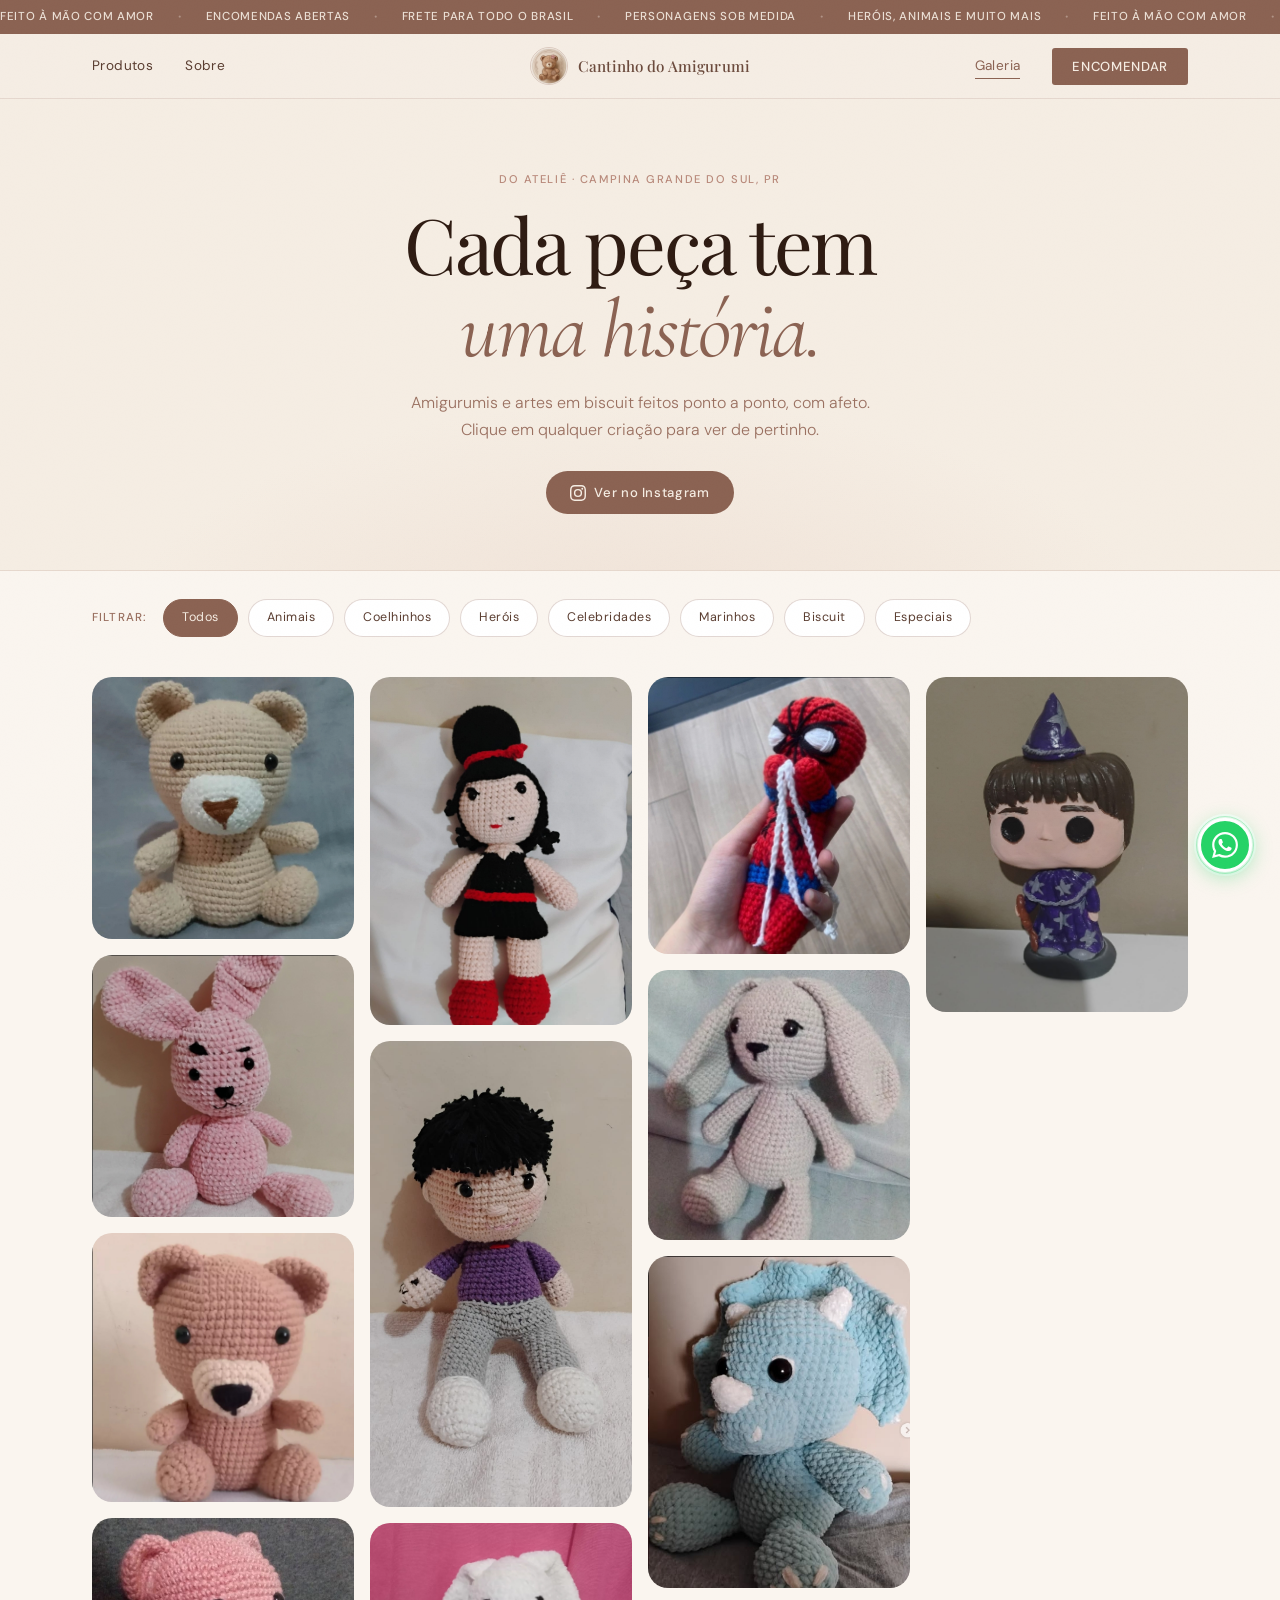
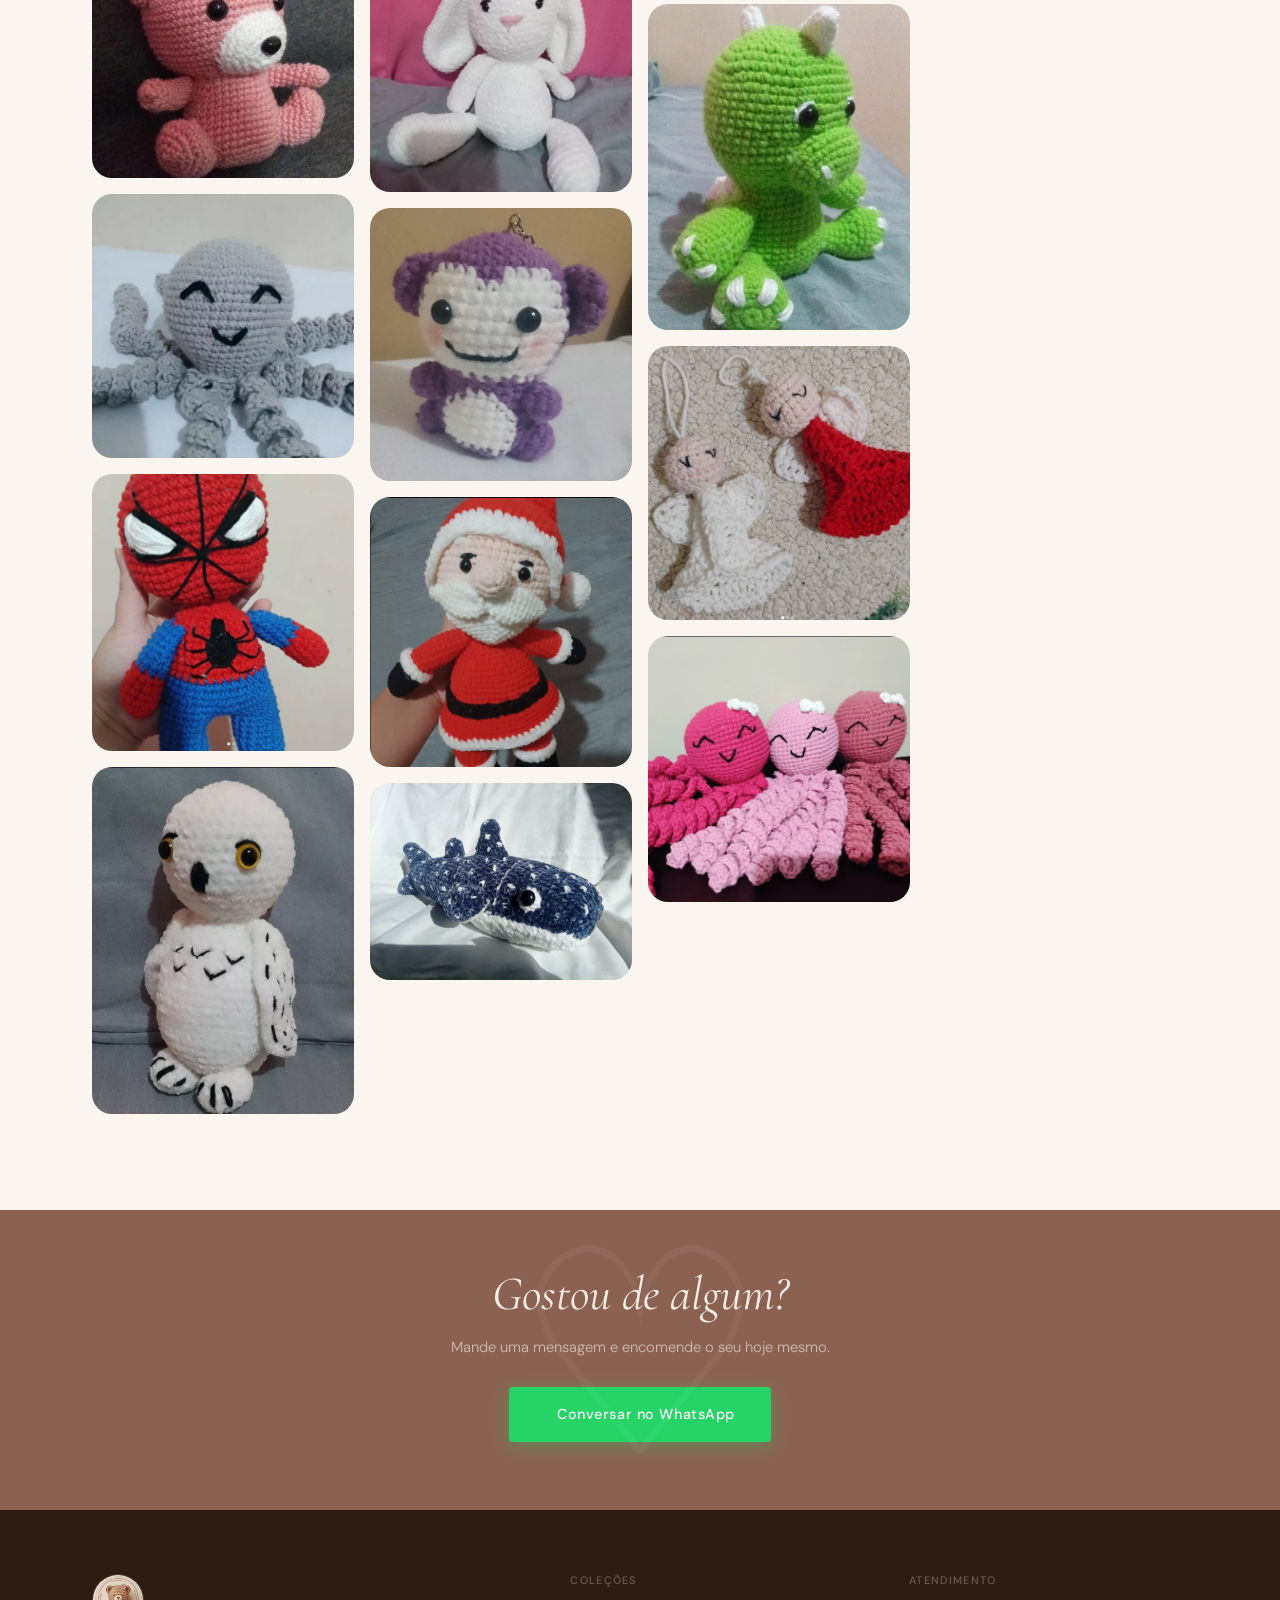
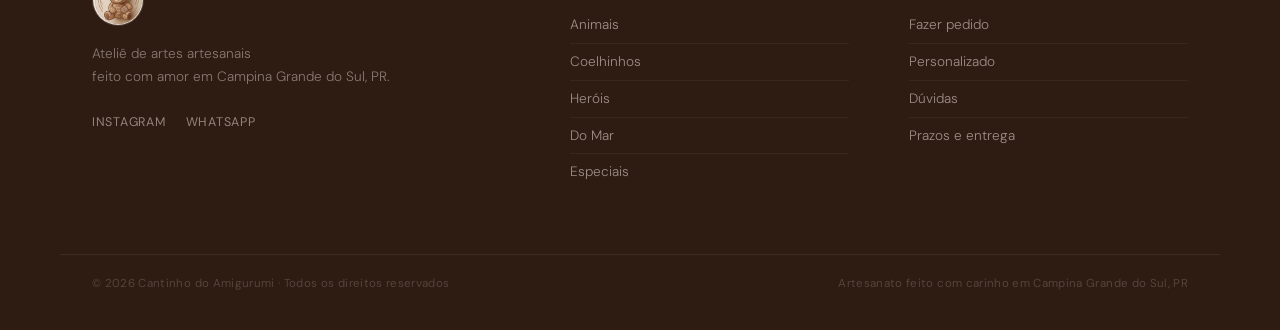
==== pages/galeria.html @ 38fd63d4 "Primeira versão do site Cantinho Amigurumi" ====
<!DOCTYPE html>
<html lang="pt-BR">
<head>
    <meta charset="UTF-8" />
    <meta name="viewport" content="width=device-width, initial-scale=1.0" />
    <title>Galeria — Cantinho do Amigurumi</title>
    <link rel="preconnect" href="https://fonts.googleapis.com" />
    <link rel="preconnect" href="https://fonts.gstatic.com" crossorigin />
    <link href="https://fonts.googleapis.com/css2?family=Playfair+Display:ital,wght@0,400;0,500;0,700;1,400;1,500&family=DM+Sans:ital,wght@0,300;0,400;0,500;1,300&family=Caveat:wght@500;600&family=Cormorant+Garamond:ital,wght@0,400;0,500;1,400;1,500;1,600&display=swap" rel="stylesheet" />
    <link rel="stylesheet" href="https://cdn.jsdelivr.net/npm/bootstrap@5.3.0/dist/css/bootstrap.min.css" />
    <link rel="stylesheet" href="../css/styles.css" />
</head>
<body>

    <header>
        <!-- MARQUEE TOPO -->
        <div class="topbar-marquee">
            <div class="marquee-track">
                <span>Feito à mão com amor</span>
                <span class="dot">·</span>
                <span>Encomendas abertas</span>
                <span class="dot">·</span>
                <span>Frete para todo o Brasil</span>
                <span class="dot">·</span>
                <span>Personagens sob medida</span>
                <span class="dot">·</span>
                <span>Heróis, animais e muito mais</span>
                <span class="dot">·</span>
                <span>Feito à mão com amor</span>
                <span class="dot">·</span>
                <span>Encomendas abertas</span>
                <span class="dot">·</span>
                <span>Frete para todo o Brasil</span>
                <span class="dot">·</span>
                <span>Personagens sob medida</span>
                <span class="dot">·</span>
                <span>Heróis, animais e muito mais</span>
                <span class="dot">·</span>
            </div>
        </div>

        <!-- NAVBAR -->
        <nav class="site-nav" id="mainNav">
            <div class="nav-inner">
                <div class="nav-left">
                    <a href="produtos.html" class="nav-link-item">Produtos</a>
                    <a href="sobre.html" class="nav-link-item">Sobre</a>
                </div>
                <a href="../index.html" class="nav-brand">
                    <img src="../assets/img/logo.png" alt="Cantinho do Amigurumi" class="nav-logo" />
                    <span class="nav-brand-text">Cantinho do Amigurumi</span>
                </a>
                <div class="nav-right">
                    <a href="galeria.html" class="nav-link-item nav-active">Galeria</a>
                    <a href="https://wa.me/5541997392226" target="_blank" class="nav-cta">Encomendar</a>
                </div>
                <button class="nav-hamburger" id="menuToggle">
                    <span></span><span></span>
                </button>
            </div>
            <div class="nav-mobile" id="navMobile">
                <a href="produtos.html">Produtos</a>
                <a href="sobre.html">Sobre</a>
                <a href="../index.html#processo">Processo</a>
                <a href="galeria.html">Galeria</a>
                <a href="https://wa.me/5541997392226" target="_blank">Encomendar via WhatsApp →</a>
            </div>
        </nav>
    </header>

    <main>
        <!-- HERO DA PÁGINA -->
        <section class="gal-page-hero">
            <span class="gal-page-eyebrow">Do ateliê · Campina Grande do Sul, PR</span>
            <h1 class="gal-page-title">Cada peça tem<br><em>uma história.</em></h1>
            <p class="gal-page-sub">
                Amigurumis e artes em biscuit feitos ponto a ponto, com afeto.<br>
                Clique em qualquer criação para ver de pertinho.
            </p>
            <a href="https://www.instagram.com/cantinhodoamigurumi.atelie/" target="_blank" class="gal-page-ig-btn">
                <svg width="16" height="16" viewBox="0 0 24 24" fill="currentColor"><path d="M12 2.163c3.204 0 3.584.012 4.85.07 3.252.148 4.771 1.691 4.919 4.919.058 1.265.069 1.645.069 4.849 0 3.205-.012 3.584-.069 4.849-.149 3.225-1.664 4.771-4.919 4.919-1.266.058-1.644.07-4.85.07-3.204 0-3.584-.012-4.849-.07-3.26-.149-4.771-1.699-4.919-4.92-.058-1.265-.07-1.644-.07-4.849 0-3.204.013-3.583.07-4.849.149-3.227 1.664-4.771 4.919-4.919 1.266-.057 1.645-.069 4.849-.069zM12 0C8.741 0 8.333.014 7.053.072 2.695.272.273 2.69.073 7.052.014 8.333 0 8.741 0 12c0 3.259.014 3.668.072 4.948.2 4.358 2.618 6.78 6.98 6.98C8.333 23.986 8.741 24 12 24c3.259 0 3.668-.014 4.948-.072 4.354-.2 6.782-2.618 6.979-6.98.059-1.28.073-1.689.073-4.948 0-3.259-.014-3.667-.072-4.947-.196-4.354-2.617-6.78-6.979-6.98C15.668.014 15.259 0 12 0zm0 5.838a6.162 6.162 0 100 12.324 6.162 6.162 0 000-12.324zM12 16a4 4 0 110-8 4 4 0 010 8zm6.406-11.845a1.44 1.44 0 100 2.881 1.44 1.44 0 000-2.881z"/></svg>
                Ver no Instagram
            </a>
        </section>

        <!-- FILTROS -->
        <nav class="gal-filters">
            <div class="gal-filters-inner">
                <span class="gal-filter-label">Filtrar:</span>
                <button class="gal-filter-btn active" data-filter="todos"><i data-lucide="layout-grid"></i> Todos</button>
                <button class="gal-filter-btn" data-filter="animais"><i data-lucide="paw-print"></i> Animais</button>
                <button class="gal-filter-btn" data-filter="coelhos"><i data-lucide="rabbit"></i> Coelhinhos</button>
                <button class="gal-filter-btn" data-filter="herois"><i data-lucide="shield"></i> Heróis</button>
                <button class="gal-filter-btn" data-filter="celebridades"><i data-lucide="mic-2"></i> Celebridades</button>
                <button class="gal-filter-btn" data-filter="marinhos"><i data-lucide="waves"></i> Marinhos</button>
                <button class="gal-filter-btn" data-filter="biscuit"><i data-lucide="sparkles"></i> Biscuit</button>
                <button class="gal-filter-btn" data-filter="especiais"><i data-lucide="star"></i> Especiais</button>
            </div>
        </nav>

        <!-- GRID MASONRY -->
        <section class="gal-main-section">
            <div class="gal-main-inner">
                <div class="gal-masonry" id="galMasonry">

                    <!-- AMIGURUMI -->
                    <article class="gal-brick reveal" data-cat="animais" data-label="Ursinho Clássico" data-src="../assets/img/ursinho.jpeg">
                        <img src="../assets/img/ursinho.jpeg" alt="Ursinho Clássico" loading="lazy" />
                        <div class="gal-brick-overlay">
                            <div>
                                <span class="gal-brick-tag">Animais</span>
                                <p class="gal-brick-label">Ursinho Clássico</p>
                            </div>
                        </div>
                    </article>

                    <article class="gal-brick reveal" data-cat="coelhos" data-label="Coelhinho Rosa" data-src="../assets/img/coelhinho-rosa.jpeg">
                        <img src="../assets/img/coelhinho-rosa.jpeg" alt="Coelhinho Rosa" loading="lazy" />
                        <div class="gal-brick-overlay">
                            <div>
                                <span class="gal-brick-tag">Coelhinhos</span>
                                <p class="gal-brick-label">Coelhinho Rosa</p>
                            </div>
                        </div>
                    </article>

                    <article class="gal-brick reveal" data-cat="animais" data-label="Ursinho Pardo" data-src="../assets/img/ursinho-pardo.jpeg">
                        <img src="../assets/img/ursinho-pardo.jpeg" alt="Ursinho Pardo" loading="lazy" />
                        <div class="gal-brick-overlay">
                            <div>
                                <span class="gal-brick-tag">Animais</span>
                                <p class="gal-brick-label">Ursinho Pardo</p>
                            </div>
                        </div>
                    </article>

                    <article class="gal-brick reveal" data-cat="animais" data-label="Ursinho Rosa Pequeno" data-src="../assets/img/ursinho-rosa.jpeg">
                        <img src="../assets/img/ursinho-rosa.jpeg" alt="Ursinho Rosa Pequeno" loading="lazy" />
                        <div class="gal-brick-overlay">
                            <div>
                                <span class="gal-brick-tag">Animais</span>
                                <p class="gal-brick-label">Ursinho Rosa Pequeno</p>
                            </div>
                        </div>
                    </article>

                    <article class="gal-brick reveal" data-cat="marinhos" data-label="Polvo Terapêutico" data-src="../assets/img/polvo.jpeg">
                        <img src="../assets/img/polvo.jpeg" alt="Polvo Terapêutico" loading="lazy" />
                        <div class="gal-brick-overlay">
                            <div>
                                <span class="gal-brick-tag">Marinhos</span>
                                <p class="gal-brick-label">Polvo Terapêutico</p>
                            </div>
                        </div>
                    </article>

                    <article class="gal-brick reveal" data-cat="herois" data-label="Homem Aranha" data-src="../assets/img/homem-aranha.jpeg">
                        <img src="../assets/img/homem-aranha.jpeg" alt="Homem Aranha" loading="lazy" />
                        <div class="gal-brick-overlay">
                            <div>
                                <span class="gal-brick-tag">Heróis</span>
                                <p class="gal-brick-label">Homem Aranha</p>
                            </div>
                        </div>
                    </article>

                    <article class="gal-brick reveal" data-cat="animais" data-label="Coruja Harry Potter" data-src="../assets/img/coruja.jpeg">
                        <img src="../assets/img/coruja.jpeg" alt="Coruja Harry Potter" loading="lazy" />
                        <div class="gal-brick-overlay">
                            <div>
                                <span class="gal-brick-tag">Celebridades</span>
                                <p class="gal-brick-label">Coruja Harry Potter</p>
                            </div>
                        </div>
                    </article>

                    <article class="gal-brick reveal" data-cat="celebridades" data-label="Amy Winehouse" data-src="../assets/img/amy.jpeg">
                        <img src="../assets/img/amy.jpeg" alt="Amy Winehouse" loading="lazy" />
                        <div class="gal-brick-overlay">
                            <div>
                                <span class="gal-brick-tag">Celebridades</span>
                                <p class="gal-brick-label">Amy Winehouse</p>
                            </div>
                        </div>
                    </article>

                    <article class="gal-brick reveal" data-cat="celebridades" data-label="Jungkook" data-src="../assets/img/jungkook.jpeg">
                        <img src="../assets/img/jungkook.jpeg" alt="Jungkook" loading="lazy" />
                        <div class="gal-brick-overlay">
                            <div>
                                <span class="gal-brick-tag">Celebridades</span>
                                <p class="gal-brick-label">Jungkook</p>
                            </div>
                        </div>
                    </article>

                    <article class="gal-brick reveal" data-cat="coelhos" data-label="Coelho de Neve" data-src="../assets/img/coelho-branco.jpeg">
                        <img src="../assets/img/coelho-branco.jpeg" alt="Coelho de Neve" loading="lazy" />
                        <div class="gal-brick-overlay">
                            <div>
                                <span class="gal-brick-tag">Coelhinhos</span>
                                <p class="gal-brick-label">Coelho de Neve</p>
                            </div>
                        </div>
                    </article>

                    <article class="gal-brick reveal" data-cat="animais" data-label="Macaquinho" data-src="../assets/img/macaquinho.jpeg">
                        <img src="../assets/img/macaquinho.jpeg" alt="Macaquinho" loading="lazy" />
                        <div class="gal-brick-overlay">
                            <div>
                                <span class="gal-brick-tag">Animais</span>
                                <p class="gal-brick-label">Macaquinho</p>
                            </div>
                        </div>
                    </article>

                    <article class="gal-brick reveal" data-cat="especiais" data-label="Papai Noel" data-src="../assets/img/papai-noel.jpeg">
                        <img src="../assets/img/papai-noel.jpeg" alt="Papai Noel" loading="lazy" />
                        <div class="gal-brick-overlay">
                            <div>
                                <span class="gal-brick-tag">Especiais</span>
                                <p class="gal-brick-label">Papai Noel</p>
                            </div>
                        </div>
                    </article>

                    <article class="gal-brick reveal" data-cat="marinhos" data-label="Tubarão Baleia" data-src="../assets/img/tubarao-baleia.jpeg">
                        <img src="../assets/img/tubarao-baleia.jpeg" alt="Tubarão Baleia" loading="lazy" />
                        <div class="gal-brick-overlay">
                            <div>
                                <span class="gal-brick-tag">Marinhos</span>
                                <p class="gal-brick-label">Tubarão Baleia</p>
                            </div>
                        </div>
                    </article>

                    <article class="gal-brick reveal" data-cat="herois" data-label="Mini Spider" data-src="../assets/img/homem-aranha-pequeno.jpeg">
                        <img src="../assets/img/homem-aranha-pequeno.jpeg" alt="Mini Spider" loading="lazy" />
                        <div class="gal-brick-overlay">
                            <div>
                                <span class="gal-brick-tag">Heróis</span>
                                <p class="gal-brick-label">Mini Spider</p>
                            </div>
                        </div>
                    </article>

                    <article class="gal-brick reveal" data-cat="coelhos" data-label="Coelho Cinza" data-src="../assets/img/coelho-cinza.jpeg">
                        <img src="../assets/img/coelho-cinza.jpeg" alt="Coelho Cinza" loading="lazy" />
                        <div class="gal-brick-overlay">
                            <div>
                                <span class="gal-brick-tag">Coelhinhos</span>
                                <p class="gal-brick-label">Coelho Cinza</p>
                            </div>
                        </div>
                    </article>

                    <article class="gal-brick reveal" data-cat="animais" data-label="Dinossauro" data-src="../assets/img/dinossauro.jpeg">
                        <img src="../assets/img/dinossauro.jpeg" alt="Dinossauro" loading="lazy" />
                        <div class="gal-brick-overlay">
                            <div>
                                <span class="gal-brick-tag">Animais</span>
                                <p class="gal-brick-label">Dinossauro</p>
                            </div>
                        </div>
                    </article>

                    <article class="gal-brick reveal" data-cat="animais" data-label="Dinossauro Verde" data-src="../assets/img/dinossauro-verde.jpeg">
                        <img src="../assets/img/dinossauro-verde.jpeg" alt="Dinossauro Verde" loading="lazy" />
                        <div class="gal-brick-overlay">
                            <div>
                                <span class="gal-brick-tag">Animais</span>
                                <p class="gal-brick-label">Dinossauro Verde</p>
                            </div>
                        </div>
                    </article>

                    <article class="gal-brick reveal" data-cat="especiais" data-label="Anjinhos" data-src="../assets/img/anjinhos.jpeg">
                        <img src="../assets/img/anjinhos.jpeg" alt="Anjinhos" loading="lazy" />
                        <div class="gal-brick-overlay">
                            <div>
                                <span class="gal-brick-tag">Especiais</span>
                                <p class="gal-brick-label">Anjinhos</p>
                            </div>
                        </div>
                    </article>

                    <article class="gal-brick reveal" data-cat="marinhos" data-label="Polvinhos" data-src="../assets/img/polvinhos.jpeg">
                        <img src="../assets/img/polvinhos.jpeg" alt="Polvinhos" loading="lazy" />
                        <div class="gal-brick-overlay">
                            <div>
                                <span class="gal-brick-tag">Marinhos</span>
                                <p class="gal-brick-label">Polvinhos</p>
                            </div>
                        </div>
                    </article>

                    <!-- BISCUIT -->
                    <article class="gal-brick reveal" data-cat="biscuit" data-label="Will Stranger Things" data-src="../assets/img/will-st-biscuit.jpeg">
                        <img src="../assets/img/will-st-biscuit.jpeg" alt="Will Stranger Things" loading="lazy" />
                        <div class="gal-brick-overlay">
                            <div>
                                <span class="gal-brick-tag">Biscuit</span>
                                <p class="gal-brick-label">Will Stranger Things</p>
                            </div>
                        </div>
                    </article>

                    <article class="gal-brick reveal" data-cat="biscuit" data-label="Carl TWD" data-src="../assets/img/carl-twd-biscuit.jpeg">
                        <img src="../assets/img/carl-twd-biscuit.jpeg" alt="Carl TWD" loading="lazy" />
                        <div class="gal-brick-overlay">
                            <div>
                                <span class="gal-brick-tag">Biscuit</span>
                                <p class="gal-brick-label">Carl TWD</p>
                            </div>
                        </div>
                    </article>

                    <article class="gal-brick reveal" data-cat="biscuit" data-label="Rony Harry Potter" data-src="../assets/img/rony-biscuit.jpeg">
                        <img src="../assets/img/rony-biscuit.jpeg" alt="Rony Harry Potter" loading="lazy" />
                        <div class="gal-brick-overlay">
                            <div>
                                <span class="gal-brick-tag">Biscuit</span>
                                <p class="gal-brick-label">Rony Harry Potter</p>
                            </div>
                        </div>
                    </article>

                    <article class="gal-brick reveal" data-cat="biscuit" data-label="Yasuo LoL" data-src="../assets/img/yasuo-lol-biscuit.jpeg">
                        <img src="../assets/img/yasuo-lol-biscuit.jpeg" alt="Yasuo LoL" loading="lazy" />
                        <div class="gal-brick-overlay">
                            <div>
                                <span class="gal-brick-tag">Biscuit</span>
                                <p class="gal-brick-label">Yasuo LoL</p>
                            </div>
                        </div>
                    </article>

                    <article class="gal-brick reveal" data-cat="biscuit" data-label="Encomenda Especial" data-src="../assets/img/personalizado-biscuit.jpeg">
                        <img src="../assets/img/personalizado-biscuit.jpeg" alt="Encomenda Especial" loading="lazy" />
                        <div class="gal-brick-overlay">
                            <div>
                                <span class="gal-brick-tag">Biscuit</span>
                                <p class="gal-brick-label">Encomenda Especial</p>
                            </div>
                        </div>
                    </article>

                </div>
            </div>
        </section>

        <!-- CTA FINAL -->
        <section class="gal-cta-strip">
            <h2>Gostou de algum?</h2>
            <p>Mande uma mensagem e encomende o seu hoje mesmo.</p>
            <a href="https://wa.me/5541997392226?text=Olá! Vi sua galeria e gostei muito das suas artes ✨" target="_blank" class="btn-wa-cta">
                <i data-lucide="sparkles"></i>
                Conversar no WhatsApp
            </a>
        </section>
    </main>

    <!-- FOOTER -->
    <footer class="site-footer">
        <div class="footer-content">
            <div class="footer-brand">
                <img src="../assets/img/logo.png" alt="Logo" class="footer-logo" />
                <p>Ateliê de artes artesanais<br>feito com amor em Campina Grande do Sul, PR.</p>
                <div class="footer-socials">
                    <a href="https://www.instagram.com/cantinhodoamigurumi.atelie/" target="_blank">Instagram</a>
                    <a href="https://wa.me/5541997392226" target="_blank">WhatsApp</a>
                </div>
            </div>
            <div class="footer-col">
                <h4>Coleções</h4>
                <a href="produtos.html#animais">Animais</a>
                <a href="produtos.html#coelhos">Coelhinhos</a>
                <a href="produtos.html#herois">Heróis</a>
                <a href="produtos.html#marinhos">Do Mar</a>
                <a href="produtos.html#especiais">Especiais</a>
            </div>
            <div class="footer-col">
                <h4>Atendimento</h4>
                <a href="https://wa.me/5541997392226" target="_blank">Fazer pedido</a>
                <a href="https://wa.me/5541997392226" target="_blank">Personalizado</a>
                <a href="https://wa.me/5541997392226" target="_blank">Dúvidas</a>
                <a href="https://wa.me/5541997392226" target="_blank">Prazos e entrega</a>
            </div>
        </div>
        <div class="footer-bottom">
            <p>© 2026 Cantinho do Amigurumi · Todos os direitos reservados</p>
            <p>Artesanato feito com carinho em Campina Grande do Sul, PR</p>
        </div>
    </footer>

    <!-- LIGHTBOX -->
    <div class="gal-lightbox" id="lightbox">
        <button class="gal-lightbox-close" id="lightboxClose" aria-label="Fechar">&times;</button>
        <button class="gal-lightbox-nav gal-lightbox-prev" id="lightboxPrev" aria-label="Anterior">&#10094;</button>
        <img src="" alt="" class="gal-lightbox-img" id="lightboxImg" />
        <button class="gal-lightbox-nav gal-lightbox-next" id="lightboxNext" aria-label="Próximo">&#10095;</button>
        <div class="gal-lightbox-caption">
            <span id="lightboxCaption"></span>
        </div>
    </div>

    <!-- FLOAT WA -->
    <a href="https://wa.me/5541997392226" target="_blank" class="wa-float" aria-label="WhatsApp">
        <svg width="26" height="26" viewBox="0 0 24 24" fill="currentColor"><path d="M17.472 14.382c-.297-.149-1.758-.867-2.03-.967-.273-.099-.471-.148-.67.15-.197.297-.767.966-.94 1.164-.173.199-.347.223-.644.075-.297-.15-1.255-.463-2.39-1.475-.883-.788-1.48-1.761-1.653-2.059-.173-.297-.018-.458.13-.606.134-.133.298-.347.446-.52.149-.174.198-.298.298-.497.099-.198.05-.371-.025-.52-.075-.149-.669-1.612-.916-2.207-.242-.579-.487-.5-.669-.51-.173-.008-.371-.01-.57-.01-.198 0-.52.074-.792.372-.272.297-1.04 1.016-1.04 2.479 0 1.462 1.065 2.875 1.213 3.074.149.198 2.096 3.2 5.077 4.487.709.306 1.262.489 1.694.625.712.227 1.36.195 1.871.118.571-.085 1.758-.719 2.006-1.413.248-.694.248-1.289.173-1.413-.074-.124-.272-.198-.57-.347m-5.421 7.403h-.004a9.87 9.87 0 01-5.031-1.378l-.361-.214-3.741.982.998-3.648-.235-.374a9.86 9.86 0 01-1.51-5.26c.001-5.45 4.436-9.884 9.888-9.884 2.64 0 5.122 1.03 6.988 2.898a9.825 9.825 0 012.893 6.994c-.003 5.45-4.437 9.884-9.885 9.884m8.413-18.297A11.815 11.815 0 0012.05 0C5.495 0 .16 5.335.157 11.892c0 2.096.547 4.142 1.588 5.945L.057 24l6.305-1.654a11.882 11.882 0 005.683 1.448h.005c6.554 0 11.89-5.335 11.893-11.893a11.821 11.821 0 00-3.48-8.413z"/></svg>
    </a>

    <script src="https://cdn.jsdelivr.net/npm/bootstrap@5.3.0/dist/js/bootstrap.bundle.min.js"></script>
    <script src="https://unpkg.com/lucide@latest"></script>
    <script src="../js/main.js"></script>
</body>
</html>
---- css/styles.css ----
/* =============================================
   CANTINHO DO AMIGURUMI — styles.css v2
   Design: Ateliê editorial · aconchegante
   Inspiração: Wolf & Badger, Etsy premium, 
   ateliers europeus de crochê
   ============================================= */

/* ---- Variáveis ---- */
:root {
  /* Paleta primária — tons terrosos e quentes */
  --terra:    #8B6252;
  --terra-dk: #6B4A3C;
  --terra-lt: #B8897A;
  --creme:    #F5EDE3;
  --creme-dk: #EAD9C8;
  --creme-lt: #FAF5EF;
  --rosa:     #E8B4A8;
  --rosa-lt:  #F5D8D0;
  --sage:     #9AB5A0;
  --sage-lt:  #C8DDD0;
  --blush:    #F0C5BA;
  --warm:     #DFB89A;

  /* Texto */
  --ink:      #2E1B12;
  --ink-mid:  #5A3D30;
  --ink-lt:   #9A7060;

  /* UI */
  --border:   rgba(139, 98, 82, 0.15);
  --border-md: rgba(139, 98, 82, 0.25);

  /* Tipografia */
  --serif: 'Playfair Display', Georgia, serif;
  --serif-soft: 'Cormorant Garamond', Georgia, serif;
  --sans:  'DM Sans', -apple-system, sans-serif;
  --hand:  'Caveat', cursive;

  /* Espaçamento e raios */
  --r-sm: 8px;
  --r-md: 16px;
  --r-lg: 24px;
  --r-xl: 36px;

  /* Sombras */
  --shadow-sm: 0 2px 12px rgba(46, 27, 18, 0.06);
  --shadow-md: 0 8px 32px rgba(46, 27, 18, 0.1);
  --shadow-lg: 0 20px 60px rgba(46, 27, 18, 0.14);

  /* Transição */
  --ease: 0.3s cubic-bezier(0.25, 0.46, 0.45, 0.94);
}

/* ---- Reset ---- */
*, *::before, *::after { box-sizing: border-box; margin: 0; padding: 0; }
html { scroll-behavior: smooth; font-size: 16px; }
body {
  font-family: var(--sans);
  background: var(--creme-lt);
  color: var(--ink);
  line-height: 1.6;
  overflow-x: hidden;
  -webkit-font-smoothing: antialiased;
}
img { display: block; max-width: 100%; }
a { text-decoration: none; color: inherit; }
ul { list-style: none; padding: 0; margin: 0; }

/* Textura de papel sutil */
body::after {
  content: '';
  position: fixed;
  inset: 0;
  background-image: url("data:image/svg+xml,%3Csvg xmlns='http://www.w3.org/2000/svg' width='300' height='300'%3E%3Cfilter id='n'%3E%3CfeTurbulence type='fractalNoise' baseFrequency='0.75' numOctaves='4' stitchTiles='stitch'/%3E%3C/filter%3E%3Crect width='300' height='300' filter='url(%23n)' opacity='0.025'/%3E%3C/svg%3E");
  pointer-events: none;
  z-index: 9999;
  opacity: 0.5;
}

/* =============================================
   TOPBAR MARQUEE
   ============================================= */
.topbar-marquee {
  background: var(--terra);
  overflow: hidden;
  white-space: nowrap;
  height: 34px;
  display: flex;
  align-items: center;
}

.marquee-track {
  display: inline-flex;
  align-items: center;
  gap: 24px;
  animation: marquee-scroll 28s linear infinite;
  white-space: nowrap;
  font-family: var(--sans);
  font-size: 0.72rem;
  font-weight: 500;
  letter-spacing: 0.06em;
  text-transform: uppercase;
  color: rgba(245, 237, 227, 0.9);
}

.marquee-track .dot {
  opacity: 0.4;
  font-size: 1rem;
}

@keyframes marquee-scroll {
  from { transform: translateX(0); }
  to   { transform: translateX(-50%); }
}

/* =============================================
   NAVBAR
   ============================================= */
.site-nav {
  position: sticky;
  top: 0;
  z-index: 100;
  background: rgba(245, 237, 227, 0.96);
  backdrop-filter: blur(16px);
  -webkit-backdrop-filter: blur(16px);
  border-bottom: 1px solid var(--border);
  transition: box-shadow var(--ease);
}

.site-nav.shadow { box-shadow: var(--shadow-md); }

.nav-inner {
  max-width: 1160px;
  margin: 0 auto;
  padding: 0 32px;
  height: 64px;
  display: flex;
  align-items: center;
  justify-content: space-between;
  gap: 24px;
}

.nav-left, .nav-right {
  display: flex;
  align-items: center;
  gap: 32px;
  flex: 1;
}

.nav-right { justify-content: flex-end; }

.nav-link-item {
  font-family: var(--sans);
  font-size: 0.85rem;
  font-weight: 400;
  letter-spacing: 0.03em;
  color: var(--ink-mid);
  position: relative;
  transition: color var(--ease);
}

.nav-link-item::after {
  content: '';
  position: absolute;
  bottom: -2px;
  left: 0;
  width: 0;
  height: 1px;
  background: var(--terra);
  transition: width var(--ease);
}

.nav-link-item:hover { color: var(--terra); }
.nav-link-item:hover::after { width: 100%; }

.nav-brand {
  display: flex;
  align-items: center;
  gap: 10px;
  flex-shrink: 0;
}

.nav-logo {
  width: 38px;
  height: 38px;
  border-radius: 50%;
  object-fit: cover;
  border: 1.5px solid var(--border-md);
}

.nav-brand-text {
  font-family: var(--serif);
  font-size: 0.95rem;
  font-weight: 500;
  color: var(--terra-dk);
  letter-spacing: 0.01em;
}

.nav-cta {
  font-family: var(--sans);
  font-size: 0.82rem;
  font-weight: 500;
  letter-spacing: 0.05em;
  text-transform: uppercase;
  color: var(--creme);
  background: var(--terra);
  padding: 8px 20px;
  border-radius: 3px;
  transition: all var(--ease);
}

.nav-cta:hover {
  background: var(--terra-dk);
  color: var(--creme);
  transform: translateY(-1px);
}

.nav-hamburger {
  display: none;
  flex-direction: column;
  gap: 6px;
  background: none;
  border: none;
  cursor: pointer;
  padding: 4px;
}

.nav-hamburger span {
  display: block;
  width: 22px;
  height: 1.5px;
  background: var(--terra);
  transition: all 0.3s ease;
}

.nav-hamburger.open span:nth-child(1) { transform: translateY(7.5px) rotate(45deg); }
.nav-hamburger.open span:nth-child(2) { transform: translateY(-7.5px) rotate(-45deg); }

.nav-mobile {
  display: none;
  flex-direction: column;
  border-top: 1px solid var(--border);
  background: var(--creme-lt);
}

.nav-mobile.open { display: flex; }

.nav-mobile a {
  padding: 14px 32px;
  font-size: 0.9rem;
  color: var(--ink-mid);
  border-bottom: 1px solid var(--border);
  transition: all 0.2s;
}

.nav-mobile a:last-child { color: var(--terra); font-weight: 500; border-bottom: none; }
.nav-mobile a:hover { background: var(--creme-dk); color: var(--terra); padding-left: 40px; }

/* =============================================
   HERO — redesign
   ============================================= */
.hero {
  position: relative;
  background: var(--creme);
  min-height: calc(100vh - 98px);
  display: grid;
  grid-template-columns: minmax(0, 560px) minmax(0, 540px);
  align-items: center;
  justify-content: center;
  gap: 0;
  overflow: hidden;
}

/* decorative warm blob behind text */
.hero::before {
  content: '';
  position: absolute;
  top: -10%;
  left: -8%;
  width: 520px;
  height: 520px;
  border-radius: 50%;
  background: radial-gradient(circle, rgba(232,180,168,0.22) 0%, transparent 70%);
  pointer-events: none;
}

/* ── Coluna texto ── */
.hero-text-col {
  padding: 72px 40px 72px 48px;
  display: flex;
  flex-direction: column;
  justify-content: center;
  gap: 0;
}

.hero-eyebrow {
  font-family: var(--sans);
  font-size: 0.7rem;
  font-weight: 500;
  letter-spacing: 0.14em;
  text-transform: uppercase;
  color: var(--terra-lt);
  margin-bottom: 28px;
  display: flex;
  align-items: center;
  gap: 10px;
  opacity: 0;
  animation: fade-up 0.6s ease 0.05s forwards;
}

.hero-eyebrow::before {
  content: '';
  display: inline-block;
  width: 28px;
  height: 1px;
  background: var(--terra-lt);
  flex-shrink: 0;
}

.hero-headline {
  display: flex;
  flex-direction: column;
  gap: 0;
  margin-bottom: 28px;
}

.hero-hl-em {
  font-family: var(--serif-soft);
  font-size: clamp(3.6rem, 6.5vw, 6.4rem);
  font-weight: 400;
  font-style: italic;
  color: var(--terra);
  line-height: 1.0;
  letter-spacing: -0.03em;
  opacity: 0;
  animation: fade-up 0.65s ease 0.15s forwards;
}

.hero-hl-plain {
  font-family: var(--serif);
  font-size: clamp(3rem, 5.5vw, 5.4rem);
  font-weight: 400;
  color: var(--ink);
  line-height: 1.0;
  letter-spacing: -0.035em;
  opacity: 0;
  animation: fade-up 0.65s ease 0.22s forwards;
}

.hero-hl-accent {
  font-family: var(--serif-soft);
  font-size: clamp(2.4rem, 4.5vw, 4.2rem);
  font-weight: 400;
  font-style: italic;
  color: var(--terra-lt);
  line-height: 1.05;
  letter-spacing: -0.02em;
  opacity: 0;
  animation: fade-up 0.65s ease 0.29s forwards;
}

.hero-dot {
  color: var(--terra);
}

.hero-body {
  font-family: var(--sans);
  font-size: 1rem;
  font-weight: 300;
  color: var(--ink-mid);
  line-height: 1.8;
  max-width: 400px;
  margin-bottom: 40px;
  opacity: 0;
  animation: fade-up 0.65s ease 0.38s forwards;
}

.hero-actions {
  display: flex;
  align-items: center;
  gap: 16px;
  flex-wrap: wrap;
  margin-bottom: 52px;
  opacity: 0;
  animation: fade-up 0.65s ease 0.46s forwards;
}

.btn-hero-primary {
  display: inline-flex;
  align-items: center;
  gap: 10px;
  font-family: var(--sans);
  font-size: 0.85rem;
  font-weight: 500;
  letter-spacing: 0.06em;
  text-transform: uppercase;
  color: var(--creme);
  background: var(--terra);
  padding: 14px 30px;
  border-radius: 99px;
  transition: all var(--ease);
  border: 2px solid var(--terra);
}

.btn-hero-primary:hover {
  background: var(--terra-dk);
  border-color: var(--terra-dk);
  color: var(--creme);
  transform: translateY(-2px);
  box-shadow: 0 8px 24px rgba(107,74,60,0.28);
}

.btn-hero-ghost {
  display: inline-flex;
  align-items: center;
  gap: 8px;
  font-family: var(--sans);
  font-size: 0.85rem;
  font-weight: 400;
  color: var(--ink-mid);
  padding: 14px 22px;
  border-radius: 99px;
  border: 2px solid var(--border-md);
  transition: all var(--ease);
  background: transparent;
}

.btn-hero-ghost:hover {
  border-color: #25D366;
  color: #1a9e4f;
  background: rgba(37,211,102,0.06);
}

.btn-hero-ghost svg { color: #25D366; flex-shrink: 0; }


/* ── Coluna fotos ── */
/* =============================================
   HERO — IMAGEM PRINCIPAL
   ============================================= */

/* ── Container da coluna direita ── */
.hero-img-col {
  display: flex;
  align-items: center;
  justify-content: center;
  padding: 48px 40px 48px 16px;
  height: calc(100vh - 98px);
  min-height: 560px;
  opacity: 0;
  animation: fade-in 0.9s ease 0.25s forwards;
}

/* ── Imagem principal ── */
.hero-main-img {
  position: relative;
  width: 82%;
  max-width: 360px;
  aspect-ratio: 3 / 4;
  border-radius: 40px;
  overflow: hidden;
  box-shadow: 0 10px 30px rgba(0, 0, 0, 0.05);
  transition: box-shadow 0.4s ease, transform 0.4s ease;
}

.hero-main-img:hover {
  box-shadow: 0 22px 56px rgba(46, 27, 18, 0.11);
  transform: translateY(-4px);
}

.hero-main-img img {
  width: 100%;
  height: 100%;
  object-fit: cover;
  display: block;
  transition: transform 0.6s ease;
}

.hero-main-img:hover img {
  transform: scale(1.03);
}

/* ── Coração flutuante ── */
.hero-icon-heart {
  position: absolute;
  top: 20px;
  right: 22px;
  font-size: 1.5rem;
  color: var(--rosa);
  opacity: 0.82;
  pointer-events: none;
  animation: heart-float 4s ease-in-out infinite;
  filter: drop-shadow(0 2px 6px rgba(232, 180, 168, 0.55));
  line-height: 1;
  z-index: 2;
}

@keyframes heart-float {
  0%, 100% { transform: translateY(0) scale(1); }
  50%       { transform: translateY(-7px) scale(1.08); }
}

/* =============================================
   HOME TEASER COLEÇÃO
   ============================================= */
.home-teaser-section {
  padding: 80px 0 88px;
  background: var(--creme-lt);
}

.home-teaser-header {
  display: flex;
  align-items: flex-end;
  justify-content: space-between;
  margin-bottom: 48px;
  gap: 24px;
  flex-wrap: wrap;
}

.home-teaser-all {
  display: inline-flex;
  align-items: center;
  gap: 8px;
  font-family: var(--sans);
  font-size: 0.82rem;
  font-weight: 500;
  letter-spacing: 0.05em;
  color: var(--terra);
  border-bottom: 1px solid var(--terra);
  padding-bottom: 2px;
  transition: all var(--ease);
  white-space: nowrap;
  align-self: flex-end;
  margin-bottom: 8px;
}

.home-teaser-all:hover {
  color: var(--terra-dk);
  border-color: var(--terra-dk);
  gap: 12px;
}

.home-teaser-grid {
  display: grid;
  grid-template-columns: repeat(4, 1fr);
  gap: 20px;
}

.home-teaser-card {
  background: #fff;
  border-radius: 24px;
  overflow: hidden;
  box-shadow: 0 8px 28px rgba(46,27,18,0.05);
  transition: transform 0.35s cubic-bezier(0.25,0.46,0.45,0.94),
              box-shadow 0.35s cubic-bezier(0.25,0.46,0.45,0.94);
  display: block;
  text-decoration: none;
  color: inherit;
}

.home-teaser-card:hover {
  transform: translateY(-7px);
  box-shadow: 0 18px 44px rgba(46,27,18,0.11);
  color: inherit;
}

.home-teaser-img {
  aspect-ratio: 4/3;
  overflow: hidden;
}

.home-teaser-img img {
  width: 100%;
  height: 100%;
  object-fit: cover;
  display: block;
  transition: transform 0.5s ease;
}

.home-teaser-card:hover .home-teaser-img img {
  transform: scale(1.06);
}

.home-teaser-info {
  padding: 20px 22px 24px;
  display: flex;
  flex-direction: column;
  gap: 6px;
}

.home-teaser-cat {
  font-family: var(--sans);
  font-size: 0.7rem;
  font-weight: 500;
  letter-spacing: 0.08em;
  text-transform: uppercase;
  color: var(--terra-lt);
}

.home-teaser-name {
  font-family: var(--serif);
  font-size: 1.1rem;
  font-weight: 400;
  color: var(--ink);
  line-height: 1.2;
  margin: 0;
}

.home-teaser-count {
  font-family: var(--sans);
  font-size: 0.78rem;
  font-weight: 300;
  color: var(--ink-lt);
}

/* =============================================
   CATEGORY STRIP
   ============================================= */
.category-strip {
  background: var(--creme-lt);
  border-top: 1px solid var(--border);
  border-bottom: 1px solid var(--border);
  padding: 0;
}

.category-list {
  display: flex;
  align-items: center;
  gap: 0;
  overflow-x: auto;
  scrollbar-width: none;
}

.category-list::-webkit-scrollbar { display: none; }

.cat-item {
  display: flex;
  align-items: center;
  gap: 8px;
  padding: 16px 24px;
  font-family: var(--sans);
  font-size: 0.82rem;
  font-weight: 400;
  letter-spacing: 0.04em;
  color: var(--ink-lt);
  border-right: 1px solid var(--border);
  white-space: nowrap;
  transition: all var(--ease);
  cursor: pointer;
}

.cat-item:first-child { border-left: none; }

.cat-em {
  font-size: 1rem;
}

.cat-item:hover,
.cat-item.active {
  background: var(--creme-dk);
  color: var(--terra);
}

.cat-special {
  color: var(--terra);
  font-weight: 500;
  background: var(--rosa-lt);
}

.cat-special:hover { background: var(--rosa); color: var(--creme); }

/* =============================================
   SECTION TYPOGRAPHY COMMONS
   ============================================= */
.section-label {
  font-family: var(--sans);
  font-size: 0.7rem;
  font-weight: 500;
  letter-spacing: 0.14em;
  text-transform: uppercase;
  color: var(--terra-lt);
  margin-bottom: 12px;
  display: block;
}

.section-label.light { color: rgba(245, 237, 227, 0.5); }

.section-heading {
  font-family: var(--serif);
  font-size: clamp(2rem, 4vw, 3.2rem);
  font-weight: 400;
  line-height: 1.1;
  color: var(--ink);
  letter-spacing: -0.02em;
  margin-bottom: 0;
}

.section-heading em {
  font-style: italic;
  color: var(--terra);
  font-family: var(--serif-soft);
  font-size: 1.08em;
}

.section-header-left {
  margin-bottom: 52px;
}

.section-header-split {
  display: flex;
  justify-content: space-between;
  align-items: flex-end;
  margin-bottom: 52px;
  gap: 32px;
  flex-wrap: wrap;
}

.section-split-desc {
  font-family: var(--sans);
  font-size: 0.92rem;
  font-weight: 300;
  color: var(--ink-lt);
  line-height: 1.7;
  max-width: 380px;
  text-align: right;
}

/* =============================================
   PRODUTOS
   ============================================= */
.products-section {
  padding: 80px 0 96px;
  background: var(--creme-lt);
}

.products-atelier-grid {
  display: grid;
  grid-template-columns: 1.4fr 1fr 1fr 1fr;
  gap: 24px;
  background: transparent;
  border: none;
  border-radius: 0;
  overflow: visible;
}

.prod-card {
  background: #ffffff;
  display: flex;
  flex-direction: column;
  border-radius: 30px;
  box-shadow: 0 10px 30px rgba(0, 0, 0, 0.05);
  transition: transform 0.35s cubic-bezier(0.25, 0.46, 0.45, 0.94), box-shadow 0.35s cubic-bezier(0.25, 0.46, 0.45, 0.94);
  overflow: hidden;
}

.prod-card:hover {
  transform: translateY(-8px);
  box-shadow: 0 20px 50px rgba(46, 27, 18, 0.11);
}

.prod-swatch {
  position: relative;
  flex-shrink: 0;
  display: flex;
  flex-direction: column;
  align-items: center;
  justify-content: center;
  min-height: 220px;
  overflow: hidden;
}

.prod-featured .prod-swatch { min-height: 280px; }

/* Photo cards — real product images */
.prod-photo {
  background: var(--creme-dk);
  padding: 0;
}

.prod-photo img {
  width: 100%;
  height: 100%;
  object-fit: cover;
  object-position: center;
  transition: transform 0.6s ease;
  display: block;
  min-height: 220px;
}

.prod-featured .prod-photo img { min-height: 280px; }

.prod-card:hover .prod-photo img { transform: scale(1.05); }

.swatch-blush  { background: linear-gradient(160deg, #F5D8D0 0%, #ECC4B8 100%); }
.swatch-sage   { background: linear-gradient(160deg, #C8DDD0 0%, #B0CCC0 100%); }
.swatch-cream  { background: linear-gradient(160deg, #EAD9C8 0%, #DFCBB5 100%); }
.swatch-warm   { background: linear-gradient(160deg, #E8CEB0 0%, #D8B898 100%); }

.prod-char {
  font-size: 5rem;
  filter: drop-shadow(0 8px 16px rgba(46, 27, 18, 0.12));
  transition: transform 0.4s cubic-bezier(0.34, 1.56, 0.64, 1);
  line-height: 1;
}

.prod-card:hover .prod-char { transform: scale(1.1) translateY(-4px); }

.swatch-custom-label {
  font-family: var(--hand);
  font-size: 1rem;
  color: var(--terra-lt);
  text-align: center;
  line-height: 1.4;
  margin-top: 10px;
}

.prod-meta {
  padding: 24px;
  display: flex;
  flex-direction: column;
  flex: 1;
}

.prod-top-row {
  display: flex;
  align-items: center;
  justify-content: space-between;
  margin-bottom: 12px;
}

.prod-idx {
  font-family: var(--sans);
  font-size: 0.68rem;
  font-weight: 400;
  color: var(--ink-lt);
  letter-spacing: 0.08em;
}

.prod-badge {
  font-family: var(--sans);
  font-size: 0.65rem;
  font-weight: 500;
  letter-spacing: 0.06em;
  text-transform: uppercase;
  color: var(--terra);
  background: #F5D8D0;
  padding: 5px 14px;
  border-radius: 99px;
}

.prod-badge-novo {
  background: #D7EDE0;
  color: #4A7A5C;
}

.prod-badge-favorito {
  background: #F5D8D0;
  color: #8B4E3A;
}

.prod-badge-especial {
  background: #E8E0F5;
  color: #6A4A8B;
}

.prod-name {
  font-family: var(--serif);
  font-size: 1.3rem;
  font-weight: 400;
  color: var(--ink);
  line-height: 1.15;
  letter-spacing: -0.01em;
  margin-bottom: 10px;
}

.prod-featured .prod-name { font-size: 1.6rem; }

.prod-desc {
  font-family: var(--sans);
  font-size: 0.82rem;
  font-weight: 300;
  color: var(--ink-lt);
  line-height: 1.65;
  flex: 1;
  margin-bottom: 20px;
}

.prod-footer-row {
  display: flex;
  align-items: center;
  justify-content: space-between;
  border-top: 1px solid rgba(139, 98, 82, 0.10);
  padding-top: 16px;
  gap: 8px;
  flex-wrap: wrap;
}

.prod-price {
  font-family: var(--serif);
  font-size: 1.4rem;
  font-weight: 400;
  color: var(--terra);
  letter-spacing: -0.02em;
  font-style: italic;
}

.prod-price-q {
  font-family: var(--sans);
  font-size: 0.82rem;
  font-weight: 400;
  color: var(--ink-lt);
  font-style: italic;
}

.prod-order {
  display: inline-flex;
  align-items: center;
  gap: 6px;
  font-family: var(--sans);
  font-size: 0.72rem;
  font-weight: 500;
  letter-spacing: 0.04em;
  color: #25D366;
  background: rgba(37, 211, 102, 0.08);
  border: 1.5px solid rgba(37, 211, 102, 0.3);
  padding: 7px 14px;
  border-radius: 99px;
  transition: all var(--ease);
  white-space: nowrap;
}

.prod-order::before {
  content: '●';
  font-size: 0.5rem;
  color: #25D366;
}

.prod-order:hover {
  background: #25D366;
  color: #fff;
  border-color: #25D366;
  transform: scale(1.04);
}

.prod-order:hover::before {
  color: #fff;
}

.prod-order-special { color: var(--terra-dk); font-weight: 600; }

/* =============================================
   EDITORIAL BAND
   ============================================= */
.editorial-band {
  background: var(--creme);
  border-top: 1px solid var(--border);
  border-bottom: 1px solid var(--border);
  padding: 80px 0;
  overflow: hidden;
}

.editorial-inner {
  max-width: 1160px;
  margin: 0 auto;
  padding: 0 32px;
  display: flex;
  align-items: center;
  gap: 80px;
}

.editorial-quote-block {
  flex: 1;
  position: relative;
}

.eq-ornament {
  font-family: var(--serif);
  font-size: 8rem;
  line-height: 0.6;
  color: var(--rosa);
  margin-bottom: 16px;
  font-style: italic;
  opacity: 0.6;
}

.eq-text {
  font-family: var(--serif);
  font-size: clamp(1.15rem, 2.5vw, 1.55rem);
  font-weight: 400;
  font-style: italic;
  color: var(--ink);
  line-height: 1.65;
  letter-spacing: -0.01em;
  max-width: 560px;
  margin-bottom: 20px;
}

.eq-cite {
  font-family: var(--sans);
  font-size: 0.78rem;
  font-weight: 400;
  color: var(--ink-lt);
  letter-spacing: 0.04em;
  font-style: normal;
}

.editorial-logo-block {
  position: relative;
  flex-shrink: 0;
  width: 200px;
  height: 200px;
  display: flex;
  align-items: center;
  justify-content: center;
}

.editorial-logo-img {
  width: 110px;
  height: 110px;
  border-radius: 50%;
  object-fit: cover;
  border: 2px solid var(--border-md);
  z-index: 1;
  position: relative;
}

.editorial-spin-ring {
  position: absolute;
  inset: 0;
  animation: spin-slow 30s linear infinite;
}

@keyframes spin-slow { to { transform: rotate(360deg); } }

/* =============================================
   PROCESSO
   ============================================= */
.processo-section {
  padding: 80px 0 96px;
  background: var(--creme-lt);
}

.processo-steps {
  display: flex;
  align-items: flex-start;
  gap: 0;
}

.processo-step {
  flex: 1;
  display: flex;
  flex-direction: column;
  gap: 16px;
  padding: 40px 36px;
  border: 1px solid var(--border);
  border-radius: 28px;
  background: #ffffff;
  transition: all var(--ease);
  position: relative;
  box-shadow: 0 6px 24px rgba(46, 27, 18, 0.04);
}

.processo-step:hover {
  background: var(--creme);
  box-shadow: var(--shadow-md);
  transform: translateY(-4px);
}

/* Organic dotted curve connector */
.processo-connector {
  display: flex;
  align-items: center;
  flex-shrink: 0;
  padding-top: 52px;
  width: 56px;
  position: relative;
}

.processo-connector svg {
  width: 56px;
  height: 32px;
  overflow: visible;
}

.pstep-num,
.processo-num {
  font-family: var(--serif);
  font-size: 3rem;
  font-weight: 400;
  color: var(--rosa);
  line-height: 1;
  letter-spacing: -0.04em;
  font-style: italic;
}

.pstep-body h3,
.processo-step h3 {
  font-family: var(--serif);
  font-size: 1.15rem;
  font-weight: 400;
  color: var(--ink);
  margin-bottom: 8px;
  line-height: 1.3;
}

.pstep-body p,
.processo-step p {
  font-family: var(--sans);
  font-size: 0.85rem;
  font-weight: 300;
  color: var(--ink-lt);
  line-height: 1.7;
}

/* =============================================
   PRESENTES
   ============================================= */
.presentes-section {
  background: var(--creme);
  padding: 80px 0 96px;
  overflow: hidden;
}

.presentes-wrapper {
  max-width: 1160px;
  margin: 0 auto;
  padding: 0 32px;
  display: grid;
  grid-template-columns: 1fr 1fr;
  gap: 80px;
  align-items: center;
}

.presentes-h2 {
  font-family: var(--serif);
  font-size: clamp(1.8rem, 3.5vw, 2.8rem);
  font-weight: 400;
  line-height: 1.15;
  color: var(--ink);
  letter-spacing: -0.02em;
  margin-bottom: 20px;
}

.presentes-h2 em { font-style: italic; color: var(--terra); font-family: var(--serif-soft); font-size: 1.05em; }

.presentes-p {
  font-family: var(--sans);
  font-size: 0.92rem;
  font-weight: 300;
  color: var(--ink-lt);
  line-height: 1.75;
  margin-bottom: 28px;
}

.presentes-ul {
  margin-bottom: 36px;
  display: flex;
  flex-direction: column;
  gap: 0;
}

.presentes-ul li {
  display: flex;
  align-items: center;
  gap: 14px;
  padding: 12px 0;
  font-family: var(--sans);
  font-size: 0.88rem;
  font-weight: 400;
  color: var(--ink-mid);
  border-bottom: 1px solid var(--border);
}

.presentes-ul li:last-child { border-bottom: none; }

.presentes-ul li span {
  color: var(--terra-lt);
  font-weight: 300;
  flex-shrink: 0;
}

/* Presentes visual */
.presentes-visual-col {
  position: relative;
  height: 440px;
}

.pv-card {
  position: absolute;
  border-radius: var(--r-md);
  display: flex;
  align-items: center;
  justify-content: center;
  flex-direction: column;
  gap: 8px;
  overflow: hidden;
  box-shadow: var(--shadow-md);
  transition: transform var(--ease), box-shadow var(--ease);
}

.pv-card:hover { transform: translateY(-6px) !important; box-shadow: var(--shadow-lg); }

.pv-card-main {
  width: 220px;
  height: 260px;
  background: white;
  top: 40px;
  left: 60px;
  padding: 20px;
}

.pv-logo {
  width: 100%;
  height: auto;
  object-fit: contain;
}

.pv-label {
  font-family: var(--hand);
  font-size: 0.95rem;
  color: var(--terra-lt);
}

.pv-card-sm {
  width: 130px;
  height: 130px;
  flex-direction: column;
  gap: 6px;
}

.pv-card-a {
  background: var(--rosa-lt);
  top: 0;
  right: 20px;
}

.pv-card-b {
  background: var(--sage-lt);
  bottom: 20px;
  right: 60px;
}

.pv-char {
  font-size: 3rem;
  filter: drop-shadow(0 4px 8px rgba(0,0,0,0.08));
}

.pv-sticker {
  position: absolute;
  bottom: 60px;
  left: 20px;
  background: var(--creme-lt);
  border: 1px solid var(--border);
  padding: 8px 16px;
  border-radius: 6px;
  transform: rotate(-4deg);
  box-shadow: var(--shadow-sm);
}

.pv-sticker span {
  font-family: var(--hand);
  font-size: 1rem;
  color: var(--terra);
}

/* =============================================
   CTA SECTION
   ============================================= */
.cta-section {
  background: var(--terra-dk);
  padding: 80px 0;
  position: relative;
  overflow: hidden;
}

.cta-section::before {
  content: '';
  position: absolute;
  inset: 0;
  background: url("data:image/svg+xml,%3Csvg xmlns='http://www.w3.org/2000/svg' width='400' height='400' viewBox='0 0 400 400'%3E%3Ccircle cx='200' cy='200' r='160' fill='none' stroke='rgba(245,237,227,0.04)' stroke-width='2'/%3E%3Ccircle cx='200' cy='200' r='100' fill='none' stroke='rgba(245,237,227,0.04)' stroke-width='2'/%3E%3Ccircle cx='200' cy='200' r='40' fill='none' stroke='rgba(245,237,227,0.04)' stroke-width='2'/%3E%3C/svg%3E") center center;
  background-size: 600px;
}

.cta-inner {
  display: flex;
  justify-content: space-between;
  align-items: center;
  gap: 60px;
  position: relative;
  flex-wrap: wrap;
}

.cta-heading {
  font-family: var(--serif);
  font-size: clamp(1.8rem, 3.5vw, 3rem);
  font-weight: 400;
  font-style: italic;
  color: var(--creme);
  line-height: 1.15;
  letter-spacing: -0.02em;
  margin-bottom: 16px;
}

.cta-body {
  font-family: var(--sans);
  font-size: 0.92rem;
  font-weight: 300;
  color: rgba(245, 237, 227, 0.65);
  line-height: 1.7;
  max-width: 440px;
}

.cta-action {
  text-align: center;
  flex-shrink: 0;
}

.btn-wa-cta {
  display: inline-flex;
  align-items: center;
  gap: 12px;
  background: #25D366;
  color: white;
  font-family: var(--sans);
  font-size: 0.9rem;
  font-weight: 500;
  letter-spacing: 0.04em;
  padding: 16px 36px;
  border-radius: 4px;
  transition: all var(--ease);
  box-shadow: 0 4px 20px rgba(37, 211, 102, 0.35);
  margin-bottom: 12px;
}

.btn-wa-cta:hover {
  background: #1eb858;
  color: white;
  transform: translateY(-2px);
  box-shadow: 0 8px 28px rgba(37, 211, 102, 0.5);
}

.cta-note {
  font-family: var(--sans);
  font-size: 0.72rem;
  color: rgba(245, 237, 227, 0.35);
  letter-spacing: 0.04em;
}

/* =============================================
   GALERIA
   ============================================= */
.galeria-section {
  padding: 80px 0 96px;
  background: var(--creme-lt);
}

.gal-ig {
  font-family: var(--sans);
  font-size: 0.82rem;
  font-weight: 400;
  color: var(--terra);
  letter-spacing: 0.04em;
  border-bottom: 1px solid var(--terra);
  padding-bottom: 2px;
  transition: gap 0.2s ease;
  white-space: nowrap;
  align-self: flex-end;
}

.gal-ig:hover { color: var(--terra-dk); border-color: var(--terra-dk); }

.galeria-grid {
  display: grid;
  grid-template-columns: repeat(4, 1fr);
  grid-template-rows: 200px 160px 200px;
  gap: 10px;
}

.gal-item {
  border-radius: var(--r-md);
  overflow: hidden;
  position: relative;
  display: flex;
  align-items: center;
  justify-content: center;
  cursor: pointer;
  transition: transform var(--ease), box-shadow var(--ease);
}

.gal-item:hover {
  transform: scale(1.02);
  box-shadow: var(--shadow-lg);
  z-index: 2;
}

.gal-item:hover .gal-inner p { opacity: 1; transform: translateY(0); }

.gal-tall  { grid-row: span 2; }
.gal-med   { grid-column: span 2; }

.gc1 { background: linear-gradient(145deg, #F5D8D0, #ECC4B8); grid-column: 1; grid-row: 1 / 3; }
.gc2 { background: linear-gradient(145deg, #C8DDD0, #B0CCC0); }
.gc3 { background: linear-gradient(145deg, #EAD9C8, #DFCBB5); }
.gc4 { background: linear-gradient(145deg, #E8CEB0, #D8B898); grid-column: 4; grid-row: 1 / 3; }
.gc5 { background: linear-gradient(145deg, #C8DDD0, #A8C8B8); grid-column: 2 / 4; }
.gc6 { background: linear-gradient(145deg, #EDE8F8, #D8D0F0); }
.gc7 { background: linear-gradient(145deg, #D8E8F8, #B8D0E8); }
.gc8 { background: linear-gradient(145deg, #F8D8D0, #F0B8B0); }

.gal-inner {
  display: flex;
  flex-direction: column;
  align-items: center;
  gap: 8px;
  text-align: center;
}

.gal-inner span {
  font-size: 3rem;
  filter: drop-shadow(0 4px 8px rgba(0,0,0,0.08));
  transition: transform 0.3s ease;
}

.gal-item:hover .gal-inner span { transform: scale(1.15); }

.gal-inner p {
  font-family: var(--hand);
  font-size: 0.92rem;
  color: var(--terra);
  opacity: 0;
  transform: translateY(6px);
  transition: all 0.3s ease;
}

/* =============================================
   DEPOIMENTOS
   ============================================= */
.dep-section {
  padding: 80px 0 96px;
  background: var(--creme);
  border-top: 1px solid var(--border);
}

.dep-section .section-label { margin-bottom: 48px; }

.dep-grid {
  display: grid;
  grid-template-columns: repeat(3, 1fr);
  gap: 20px;
  background: transparent;
  border: none;
  border-radius: 0;
  overflow: visible;
}

.dep-card {
  background: #ffffff;
  padding: 40px 36px;
  display: flex;
  flex-direction: column;
  gap: 20px;
  border-radius: 28px;
  box-shadow: 0 8px 28px rgba(46, 27, 18, 0.06);
  transition: transform var(--ease), box-shadow var(--ease);
}

.dep-card:hover {
  transform: translateY(-5px);
  box-shadow: 0 18px 40px rgba(46, 27, 18, 0.10);
}

.dep-card-featured {
  background: var(--terra);
}

.dep-card-featured:hover { background: var(--terra-dk); }

.dep-stars {
  font-size: 0.8rem;
  letter-spacing: 3px;
  color: var(--warm);
}

.dep-card-featured .dep-stars { color: var(--blush); }

.dep-card p {
  font-family: var(--serif);
  font-size: 0.98rem;
  font-weight: 400;
  font-style: italic;
  color: var(--ink-mid);
  line-height: 1.7;
  flex: 1;
}

.dep-card-featured p { color: rgba(245, 237, 227, 0.88); }

.dep-who {
  display: flex;
  align-items: center;
  gap: 12px;
}

.dep-av {
  width: 36px;
  height: 36px;
  border-radius: 50%;
  background: var(--rosa-lt);
  display: flex;
  align-items: center;
  justify-content: center;
  font-family: var(--serif);
  font-size: 0.9rem;
  font-weight: 400;
  color: var(--terra);
  flex-shrink: 0;
  border: 1px solid var(--border);
}

.dep-card-featured .dep-av {
  background: rgba(245, 237, 227, 0.15);
  color: var(--creme);
  border-color: rgba(245, 237, 227, 0.2);
}

.dep-who strong {
  display: block;
  font-family: var(--sans);
  font-size: 0.82rem;
  font-weight: 500;
  color: var(--ink);
}

.dep-card-featured .dep-who strong { color: var(--creme); }

.dep-who span {
  font-family: var(--sans);
  font-size: 0.72rem;
  color: var(--ink-lt);
  letter-spacing: 0.03em;
}

.dep-card-featured .dep-who span { color: rgba(245, 237, 227, 0.45); }

/* =============================================
   FOOTER
   ============================================= */
.site-footer {
  background: var(--ink);
  padding: 64px 0 0;
}

.footer-content {
  max-width: 1160px;
  margin: 0 auto;
  padding: 0 32px 64px;
  display: grid;
  grid-template-columns: 1.5fr 1fr 1fr;
  gap: 60px;
  border-bottom: 1px solid rgba(245, 237, 227, 0.08);
}

.footer-brand {}

.footer-logo {
  width: 52px;
  height: 52px;
  border-radius: 50%;
  object-fit: cover;
  margin-bottom: 16px;
  border: 1.5px solid rgba(245, 237, 227, 0.15);
}

.footer-brand p {
  font-family: var(--sans);
  font-size: 0.85rem;
  font-weight: 300;
  color: rgba(245, 237, 227, 0.45);
  line-height: 1.7;
  margin-bottom: 24px;
}

.footer-socials {
  display: flex;
  gap: 20px;
}

.footer-socials a {
  font-family: var(--sans);
  font-size: 0.78rem;
  font-weight: 400;
  letter-spacing: 0.06em;
  text-transform: uppercase;
  color: rgba(245, 237, 227, 0.5);
  transition: color var(--ease);
  border-bottom: 1px solid transparent;
  padding-bottom: 1px;
}

.footer-socials a:hover {
  color: var(--rosa);
  border-bottom-color: var(--rosa);
}

.footer-col h4 {
  font-family: var(--sans);
  font-size: 0.68rem;
  font-weight: 500;
  letter-spacing: 0.12em;
  text-transform: uppercase;
  color: rgba(245, 237, 227, 0.3);
  margin-bottom: 20px;
}

.footer-col {
  display: flex;
  flex-direction: column;
  gap: 0;
}

.footer-col a {
  font-family: var(--sans);
  font-size: 0.85rem;
  font-weight: 300;
  color: rgba(245, 237, 227, 0.55);
  padding: 7px 0;
  border-bottom: 1px solid rgba(245, 237, 227, 0.05);
  transition: all var(--ease);
}

.footer-col a:last-child { border-bottom: none; }

.footer-col a:hover {
  color: var(--creme);
  padding-left: 6px;
}

.footer-bottom {
  max-width: 1160px;
  margin: 0 auto;
  padding: 20px 32px;
  display: flex;
  justify-content: space-between;
  align-items: center;
  gap: 16px;
  flex-wrap: wrap;
}

.footer-bottom p {
  font-family: var(--sans);
  font-size: 0.72rem;
  color: rgba(245, 237, 227, 0.2);
  letter-spacing: 0.03em;
}

/* =============================================
   FLOATING WHATSAPP
   ============================================= */
.wa-float {
  position: fixed;
  bottom: 28px;
  right: 28px;
  width: 54px;
  height: 54px;
  background: #25D366;
  border-radius: 50%;
  display: flex;
  align-items: center;
  justify-content: center;
  color: white;
  z-index: 500;
  box-shadow: 0 4px 20px rgba(37, 211, 102, 0.4), 0 0 0 4px rgba(255,255,255,0.85);
  border: 3px solid #fff;
  transition: all var(--ease);
}

.wa-float::before {
  content: '';
  position: absolute;
  inset: -5px;
  border-radius: 50%;
  border: 1px solid rgba(37, 211, 102, 0.3);
  animation: wa-pulse 2.5s ease-in-out infinite;
}

@keyframes wa-pulse {
  0%, 100% { opacity: 0.6; transform: scale(1); }
  50% { opacity: 0; transform: scale(1.5); }
}

.wa-float:hover {
  background: #1eb858;
  transform: scale(1.08) translateY(-3px);
  box-shadow: 0 8px 28px rgba(37, 211, 102, 0.5), 0 0 0 4px rgba(255,255,255,0.95);
  color: white;
}

/* =============================================
   PHOTO ENHANCEMENTS
   ============================================= */

/* Alternate section background */
.products-section.bg-alt {
  background: var(--creme);
}

/* Gallery real photos */
.gal-photo {
  position: absolute;
  inset: 0;
  width: 100%;
  height: 100%;
  object-fit: cover;
  transition: transform 0.6s ease;
}

.gal-overlay {
  position: absolute;
  inset: 0;
  display: flex;
  align-items: flex-end;
  padding: 16px;
  background: linear-gradient(to top, rgba(46,27,18,0.55) 0%, transparent 60%);
  opacity: 0;
  transition: opacity var(--ease);
}

.gal-item:hover .gal-photo { transform: scale(1.06); }
.gal-item:hover .gal-overlay { opacity: 1; }
.gal-overlay p {
  font-family: var(--sans);
  font-size: 0.8rem;
  font-weight: 500;
  letter-spacing: 0.05em;
  color: var(--creme);
  text-transform: uppercase;
}

/* Presentes real photos */
.pv-real-img {
  width: 100%;
  height: 100%;
  object-fit: cover;
  border-radius: inherit;
}

.pv-real-img-sm {
  width: 100%;
  height: 100%;
  object-fit: cover;
  border-radius: inherit;
}

/* Editorial section (standalone, not band) */
.editorial-section {
  background: var(--creme);
  border-top: 1px solid var(--border);
  border-bottom: 1px solid var(--border);
  padding: 80px 0;
  overflow: hidden;
}

.editorial-section .editorial-inner {
  max-width: 1160px;
  margin: 0 auto;
  padding: 0 32px;
  display: flex;
  align-items: center;
  gap: 80px;
}

.editorial-section .editorial-spin-ring {
  position: relative;
  width: 200px;
  height: 200px;
  flex-shrink: 0;
  display: flex;
  align-items: center;
  justify-content: center;
}

.editorial-section .editorial-spin-ring svg {
  position: absolute;
  inset: 0;
  width: 100%;
  height: 100%;
  animation: spin-slow 30s linear infinite;
}

.editorial-section .spin-center {
  font-size: 2rem;
  color: var(--terra);
  z-index: 1;
}

.reveal {
  opacity: 0;
  transform: translateY(24px);
  transition: opacity 0.6s ease, transform 0.6s ease;
}

.reveal.in-view {
  opacity: 1;
  transform: translateY(0);
}

@keyframes fade-up {
  to { opacity: 1; transform: translateY(0); }
  from { opacity: 0; transform: translateY(20px); }
}

@keyframes fade-in {
  to { opacity: 1; }
  from { opacity: 0; }
}

/* =============================================
   RESPONSIVE (Mobile Optmizations)
   ============================================= */

/* bloco mobile — ver final do arquivo */


/* =============================================
   PRODUTOS — LAYOUT REDESENHADO
   ============================================= */

/* ── Navegação por categoria ── */
.pcat-nav {
  position: relative !important; /* Ocupa espaço real no fluxo do documento */
  display: block !important;
  width: 100%;
  z-index: 90;
  background: var(--creme-lt);
  border-bottom: 1px solid var(--border);
  margin-bottom: 50px !important; /* Margem de segurança obrigatória */
  box-shadow: 0 4px 12px rgba(46, 27, 18, 0.03);
  clear: both; /* Limpeza de floats */
}

.pcat-inner {
  max-width: 1160px;
  margin: 0 auto;
  padding: 0 32px;
  display: flex;
  align-items: center;
  justify-content: flex-start;
  gap: 0;
  overflow-x: auto;
  scrollbar-width: none;
  -ms-overflow-style: none;
}

.pcat-inner::-webkit-scrollbar { display: none; }

.pcat-btn {
  font-family: var(--sans);
  font-size: 0.8rem;
  font-weight: 400;
  letter-spacing: 0.04em;
  color: var(--ink-lt);
  padding: 16px 22px;
  white-space: nowrap;
  border-bottom: 2px solid transparent;
  transition: all var(--ease);
  display: block;
}

.pcat-btn:hover,
.pcat-btn.pcat-active {
  color: var(--terra);
  border-bottom-color: var(--terra);
}

.pcat-wa {
  color: var(--terra);
  background: var(--rosa-lt) !important;
  font-weight: 500;
  margin-left: auto;
  border-radius: 0;
}

.pcat-wa:hover {
  background: var(--rosa) !important;
  color: var(--creme);
}

/* ── Seção de categoria ── */
.pcat-section {
  padding: 40px 0 80px !important;
  background: var(--creme-lt);
  position: relative;
  margin-top: 0 !important; /* Garantir que não haja margem negativa */
  scroll-margin-top: 20px;
}

.pcat-section-alt {
  background: var(--creme);
}

/* ── Header da categoria ── */
.pcat-header {
  display: flex;
  align-items: flex-end;
  justify-content: space-between;
  gap: 40px;
  margin-bottom: 48px;
  flex-wrap: wrap;
}

.pcat-eyebrow {
  display: block;
  font-family: var(--sans);
  font-size: 0.68rem;
  font-weight: 500;
  letter-spacing: 0.14em;
  text-transform: uppercase;
  color: var(--terra-lt);
  margin-bottom: 10px;
}

.pcat-title {
  font-family: var(--serif);
  font-size: clamp(1.8rem, 3.5vw, 2.8rem);
  font-weight: 400;
  line-height: 1.1;
  color: var(--ink);
  letter-spacing: -0.02em;
  margin: 0;
}

.pcat-title em {
  font-style: italic;
  color: var(--terra);
  font-family: var(--serif-soft);
}

.pcat-header-desc {
  font-family: var(--sans);
  font-size: 0.9rem;
  font-weight: 300;
  color: var(--ink-lt);
  line-height: 1.7;
  max-width: 340px;
  text-align: right;
  margin: 0;
  flex-shrink: 0;
}

/* ── Grid de cards ── */
.pcat-grid {
  display: grid;
  grid-template-columns: repeat(3, 1fr);
  gap: 24px;
}

/* ── Card individual ── */
.pcard {
  background: #ffffff;
  border-radius: 24px;
  overflow: hidden;
  box-shadow: 0 4px 20px rgba(46, 27, 18, 0.05);
  display: flex;
  flex-direction: column;
  transition: transform 0.3s ease, box-shadow 0.3s ease;
}

.pcard:hover {
  transform: translateY(-6px);
  box-shadow: 0 16px 44px rgba(46, 27, 18, 0.10);
}

/* Imagem do card */
.pcard-img {
  position: relative;
  aspect-ratio: 4 / 3;
  overflow: hidden;
  background: var(--creme-dk);
}

.pcard-img img {
  width: 100%;
  height: 100%;
  object-fit: cover;
  display: block;
  transition: transform 0.5s ease;
}

.pcard:hover .pcard-img img {
  transform: scale(1.05);
}

/* Tags sobre a imagem */
.pcard-tag {
  position: absolute;
  top: 14px;
  left: 14px;
  font-family: var(--sans);
  font-size: 0.65rem;
  font-weight: 600;
  letter-spacing: 0.06em;
  text-transform: uppercase;
  padding: 5px 12px;
  border-radius: 99px;
}

.pcard-tag-hot {
  background: var(--terra);
  color: var(--creme);
}

.pcard-tag-new {
  background: #D7EDE0;
  color: #3A6B4E;
}

.pcard-tag-fav {
  background: #F5D8D0;
  color: #8B4E3A;
}

.pcard-tag-especial {
  background: #E8E0F5;
  color: #5A3A8B;
}

/* Card customizado (sem foto) */
.pcard-img-custom {
  background: linear-gradient(145deg, var(--creme-dk), var(--creme));
  display: flex;
  align-items: center;
  justify-content: center;
}

.pcard-custom-inner {
  text-align: center;
  padding: 24px;
}

.pcard-custom-icon {
  font-size: 3rem;
  color: var(--terra-lt);
  display: block;
  margin-bottom: 12px;
  line-height: 1;
}

.pcard-custom-text {
  font-family: var(--hand);
  font-size: 1rem;
  color: var(--ink-lt);
  line-height: 1.5;
  margin: 0;
}

/* Corpo do card */
.pcard-body {
  padding: 22px 24px 24px;
  display: flex;
  flex-direction: column;
  flex: 1;
  gap: 10px;
}

.pcard-name {
  font-family: var(--serif);
  font-size: 1.15rem;
  font-weight: 400;
  color: var(--ink);
  line-height: 1.2;
  margin: 0;
  letter-spacing: -0.01em;
}

.pcard-desc {
  font-family: var(--sans);
  font-size: 0.82rem;
  font-weight: 300;
  color: var(--ink-lt);
  line-height: 1.65;
  flex: 1;
  margin: 0;
}

/* Rodapé: preço + botão */
.pcard-foot {
  display: flex;
  align-items: center;
  justify-content: space-between;
  padding-top: 14px;
  border-top: 1px solid rgba(139, 98, 82, 0.10);
  gap: 10px;
  flex-wrap: wrap;
}

.pcard-price {
  font-family: var(--serif-soft);
  font-size: 1.5rem;
  font-weight: 400;
  font-style: italic;
  color: var(--terra);
  letter-spacing: -0.02em;
  line-height: 1;
}

.pcard-price-consult {
  font-family: var(--sans);
  font-size: 0.85rem;
  font-style: normal;
  font-weight: 400;
  color: var(--ink-lt);
}

.pcard-btn {
  display: inline-flex;
  align-items: center;
  gap: 7px;
  font-family: var(--sans);
  font-size: 0.75rem;
  font-weight: 500;
  letter-spacing: 0.04em;
  color: #fff;
  background: #25D366;
  padding: 9px 18px;
  border-radius: 99px;
  transition: all var(--ease);
  white-space: nowrap;
}

.pcard-btn:hover {
  background: #1dae55;
  color: #fff;
  transform: scale(1.04);
  box-shadow: 0 6px 18px rgba(37,211,102,0.3);
}

/* ── Responsivo ── */
@media (max-width: 1024px) {
  .pcat-grid { grid-template-columns: repeat(2, 1fr); gap: 20px; }
  .pcat-header-desc { text-align: left; max-width: 100%; }
  .pcat-header { flex-direction: column; align-items: flex-start; gap: 16px; }
}

@media (max-width: 600px) {
  .pcat-grid { grid-template-columns: 1fr; gap: 16px; }
  .pcat-section { padding: 48px 0 56px; }
  .pcat-inner { padding: 0 16px; }
  .pcat-btn { padding: 14px 16px; font-size: 0.75rem; }
}

@media (max-width: 1024px) {
  .hero {
    grid-template-columns: 1fr 1fr;
  }
  .hero-text-col {
    padding: 60px 32px 60px 40px;
  }
  .hero-img-col {
    padding: 40px 32px 40px 0;
    height: calc(100vh - 98px);
  }
  .hero-main-img {
    max-width: 100%;
    aspect-ratio: 4 / 5;
  }
  .products-atelier-grid {
    grid-template-columns: repeat(2, 1fr);
    gap: 18px;
  }
  .home-teaser-grid {
    grid-template-columns: repeat(2, 1fr);
    gap: 16px;
  }
  .presentes-wrapper { grid-template-columns: 1fr; gap: 48px; }
  .presentes-visual-col { height: 300px; }
  .dep-grid { grid-template-columns: 1fr; gap: 16px; }
  .footer-content { grid-template-columns: 1fr 1fr; gap: 40px; }
  .footer-brand { grid-column: 1 / -1; }
}

/* bloco mobile — ver final do arquivo */
/* =============================================
   GALERIA PAGE EXTRAS
   ============================================= */
.gal-page-hero {
  background: var(--creme);
  padding: 72px 32px 56px;
  text-align: center;
  border-bottom: 1px solid var(--border);
  position: relative;
  overflow: hidden;
}

.gal-page-hero::before {
  content: '';
  position: absolute;
  inset: 0;
  background: radial-gradient(ellipse 60% 80% at 50% 120%, rgba(212,169,154,0.18) 0%, transparent 70%);
  pointer-events: none;
}

.gal-page-eyebrow {
  font-family: var(--sans);
  font-size: 0.7rem;
  font-weight: 500;
  letter-spacing: 0.14em;
  text-transform: uppercase;
  color: var(--terra-lt);
  margin-bottom: 14px;
  display: block;
  opacity: 0;
  animation: fade-up 0.6s ease 0.1s forwards;
}

.gal-page-title {
  font-family: var(--serif);
  font-size: clamp(2.6rem, 6vw, 4.8rem);
  font-weight: 400;
  line-height: 1.05;
  color: var(--ink);
  letter-spacing: -0.03em;
  margin-bottom: 16px;
  opacity: 0;
  animation: fade-up 0.6s ease 0.2s forwards;
}

.gal-page-title em {
  font-style: italic;
  color: var(--terra);
  font-family: var(--serif-soft);
  font-size: 1.08em;
}

.gal-page-sub {
  font-family: var(--sans);
  font-size: 1rem;
  font-weight: 300;
  color: var(--ink-lt);
  max-width: 480px;
  margin: 0 auto 28px;
  line-height: 1.7;
  opacity: 0;
  animation: fade-up 0.6s ease 0.3s forwards;
}

.gal-page-ig-btn {
  display: inline-flex;
  align-items: center;
  gap: 8px;
  font-family: var(--sans);
  font-size: 0.82rem;
  font-weight: 500;
  letter-spacing: 0.05em;
  color: var(--creme);
  background: var(--terra);
  padding: 11px 24px;
  border-radius: 99px;
  transition: all var(--ease);
  opacity: 0;
  animation: fade-up 0.6s ease 0.4s forwards;
}

.gal-page-ig-btn:hover {
  background: var(--terra-dk);
  color: var(--creme);
  transform: translateY(-2px);
  box-shadow: 0 6px 20px rgba(107,74,60,0.25);
}

/* -- Filtros -- */
.gal-filters {
  padding: 28px 0 0;
  background: var(--creme-lt);
}

.gal-filters-inner {
  max-width: 1160px;
  margin: 0 auto;
  padding: 0 32px;
  display: flex;
  align-items: center;
  gap: 10px;
  flex-wrap: wrap;
}

.gal-filter-label {
  font-family: var(--sans);
  font-size: 0.72rem;
  font-weight: 500;
  letter-spacing: 0.10em;
  text-transform: uppercase;
  color: var(--ink-lt);
  margin-right: 6px;
}

.gal-filter-btn {
  font-family: var(--sans);
  font-size: 0.78rem;
  font-weight: 400;
  letter-spacing: 0.04em;
  color: var(--ink-mid);
  background: #fff;
  border: 1.5px solid var(--border-md);
  padding: 8px 18px;
  border-radius: 99px;
  cursor: pointer;
  transition: all var(--ease);
}

.gal-filter-btn:hover,
.gal-filter-btn.active {
  background: var(--terra);
  color: var(--creme);
  border-color: var(--terra);
}

/* -- Grid principal -- */
.gal-main-section {
  padding: 40px 0 96px;
  background: var(--creme-lt);
}

.gal-main-inner {
  max-width: 1160px;
  margin: 0 auto;
  padding: 0 32px;
}

/* Masonry-style grid */
.gal-masonry {
  columns: 4;
  column-gap: 16px;
}

@media (max-width: 1024px) { .gal-masonry { columns: 3; } }
@media (max-width: 768px)  { .gal-masonry { columns: 2; } }
@media (max-width: 480px)  { .gal-masonry { columns: 1; } }

.gal-brick {
  break-inside: avoid;
  margin-bottom: 16px;
  border-radius: 20px;
  overflow: hidden;
  position: relative;
  cursor: pointer;
  display: block;
}

.gal-brick img {
  width: 100%;
  height: auto;
  display: block;
  transition: transform 0.5s ease;
}

.gal-brick:hover img {
  transform: scale(1.04);
}

.gal-brick-overlay {
  position: absolute;
  inset: 0;
  background: linear-gradient(to top, rgba(46,27,18,0.65) 0%, transparent 55%);
  opacity: 0;
  transition: opacity var(--ease);
  display: flex;
  align-items: flex-end;
  padding: 20px;
  border-radius: 20px;
}

.gal-brick:hover .gal-brick-overlay {
  opacity: 1;
}

.gal-brick-label {
  font-family: var(--hand);
  font-size: 1.05rem;
  color: #fff;
  line-height: 1.3;
}

.gal-brick-tag {
  display: inline-block;
  font-family: var(--sans);
  font-size: 0.62rem;
  font-weight: 500;
  letter-spacing: 0.07em;
  text-transform: uppercase;
  color: rgba(255,255,255,0.7);
  margin-bottom: 4px;
}

/* Lightbox */
.gal-lightbox {
  position: fixed;
  inset: 0;
  background: rgba(10,5,3,0.92);
  z-index: 2000;
  display: flex;
  align-items: center;
  justify-content: center;
  opacity: 0;
  pointer-events: none;
  transition: opacity 0.3s ease;
  backdrop-filter: blur(8px);
}

.gal-lightbox.open {
  opacity: 1;
  pointer-events: all;
}

.gal-lightbox-img {
  max-width: 80vw;
  max-height: 85vh;
  object-fit: contain;
  border-radius: 16px;
  box-shadow: 0 40px 100px rgba(0,0,0,0.6);
  transition: transform 0.3s cubic-bezier(0.34,1.56,0.64,1);
  transform: scale(0.92);
}

.gal-lightbox.open .gal-lightbox-img {
  transform: scale(1);
}

.gal-lightbox-caption {
  position: absolute;
  bottom: 28px;
  left: 50%;
  transform: translateX(-50%);
  text-align: center;
}

.gal-lightbox-caption span {
  font-family: var(--hand);
  font-size: 1.1rem;
  color: rgba(255,255,255,0.75);
  letter-spacing: 0.02em;
}

.gal-lightbox-close {
  position: absolute;
  top: 24px;
  right: 28px;
  background: rgba(255,255,255,0.1);
  border: 1px solid rgba(255,255,255,0.15);
  color: rgba(255,255,255,0.8);
  width: 44px;
  height: 44px;
  border-radius: 50%;
  font-size: 1.2rem;
  cursor: pointer;
  transition: all 0.2s ease;
  display: flex;
  align-items: center;
  justify-content: center;
  line-height: 1;
}

.gal-lightbox-close:hover {
  background: rgba(255,255,255,0.2);
  color: #fff;
  transform: rotate(90deg);
}

.gal-lightbox-nav {
  position: absolute;
  top: 50%;
  transform: translateY(-50%);
  background: rgba(255,255,255,0.1);
  border: 1px solid rgba(255,255,255,0.15);
  color: rgba(255,255,255,0.8);
  width: 48px;
  height: 48px;
  border-radius: 50%;
  cursor: pointer;
  font-size: 1.1rem;
  transition: all 0.2s ease;
  display: flex;
  align-items: center;
  justify-content: center;
}

.gal-lightbox-nav:hover {
  background: rgba(255,255,255,0.22);
  color: #fff;
}

.gal-lightbox-prev { left: 24px; }
.gal-lightbox-next { right: 24px; }

/* -- CTA inferior -- */
.gal-cta-strip {
  background: var(--terra);
  padding: 56px 32px;
  text-align: center;
  position: relative;
  overflow: hidden;
}

.gal-cta-strip::before {
  content: '♡';
  font-family: var(--hand);
  font-size: 18rem;
  color: rgba(255,255,255,0.04);
  position: absolute;
  top: 50%;
  left: 50%;
  transform: translate(-50%,-50%);
  pointer-events: none;
  line-height: 1;
}

.gal-cta-strip h2 {
  font-family: var(--serif-soft);
  font-size: clamp(1.8rem, 4vw, 3rem);
  font-weight: 400;
  font-style: italic;
  color: var(--creme);
  margin-bottom: 12px;
  position: relative;
}

.gal-cta-strip p {
  font-family: var(--sans);
  font-size: 0.92rem;
  font-weight: 300;
  color: rgba(245,237,227,0.65);
  margin-bottom: 28px;
  position: relative;
}

/* -- Nav active state -- */
.nav-link-item.nav-active {
  color: var(--terra);
}
.nav-link-item.nav-active::after {
  width: 100%;
}


/* =============================================
   PRODUTOS PAGE EXTRAS
   ============================================= */
.prod-page-hero {
  background: var(--creme);
  border-bottom: 1px solid var(--border);
  padding: 64px 32px 52px;
  position: relative;
  overflow: hidden;
}

.prod-page-hero::after {
  content: '';
  position: absolute;
  right: -80px;
  top: -80px;
  width: 400px;
  height: 400px;
  border-radius: 50%;
  background: radial-gradient(circle, rgba(154,181,160,0.15) 0%, transparent 70%);
  pointer-events: none;
}

.prod-page-hero-inner {
  max-width: 1160px;
  margin: 0 auto;
  display: flex;
  align-items: flex-end;
  justify-content: space-between;
  gap: 40px;
  flex-wrap: wrap;
}

.prod-page-eyebrow {
  font-family: var(--sans);
  font-size: 0.7rem;
  font-weight: 500;
  letter-spacing: 0.14em;
  text-transform: uppercase;
  color: var(--terra-lt);
  display: flex;
  align-items: center;
  gap: 10px;
  margin-bottom: 16px;
  opacity: 0;
  animation: fade-up 0.55s ease 0.05s forwards;
}

.prod-page-eyebrow::before {
  content: '';
  display: inline-block;
  width: 24px;
  height: 1px;
  background: var(--terra-lt);
}

.prod-page-title {
  font-family: var(--serif);
  font-size: clamp(2.4rem, 5vw, 4.2rem);
  font-weight: 400;
  line-height: 1.05;
  color: var(--ink);
  letter-spacing: -0.03em;
  margin-bottom: 0;
  opacity: 0;
  animation: fade-up 0.55s ease 0.15s forwards;
}

.prod-page-title em {
  font-style: italic;
  color: var(--terra);
  font-family: var(--serif-soft);
  font-size: 1.06em;
}

.prod-page-desc {
  font-family: var(--sans);
  font-size: 1rem;
  font-weight: 300;
  color: var(--ink-lt);
  max-width: 440px;
  line-height: 1.7;
  margin: 0;
  opacity: 0;
  animation: fade-up 0.55s ease 0.25s forwards;
}

/* prod-page-hero mobile — ver final do arquivo */


/* =============================================
   ICON STYLING (LUCIDE)
   ============================================= */
.lucide {
  width: 1.1em;
  height: 1.1em;
  stroke-width: 1.5px;
  vertical-align: -0.15em;
  margin-right: 4px;
  display: inline-block;
  color: inherit;
}

/* Specific adjustments */
.pcat-btn .lucide,
.gal-filter-btn .lucide {
  width: 1rem;
  height: 1.1rem;
  margin-right: 8px;
}

.home-teaser-cat .lucide {
  width: 0.9rem;
  height: 0.9rem;
  margin-right: 6px;
}


/* Tag for plush items */
.pcard-tag-plush {
  background: #9AB5A0;
  color: #fff;
}


/* =============================================
   SE��O CONHE�A A ARTES�
   ============================================= */
.artesa-section {
  padding: 80px 0 80px; /* Reduzi o topo para 40px */
  background: #fff;
  position: relative;
  /* Removi o min-height e o flex center para a seção subir */
}

.artesa-grid {
  max-width: 1100px;
  margin: 0 auto;
  display: grid;
  grid-template-columns: 420px 1fr;
  gap: 60px;
  align-items: flex-start; /* Garante que o topo da imagem e do texto fiquem alinhados */
  padding: 0 32px;
}

.artesa-img-col {
  position: relative;
  width: 100%;
  max-width: 420px; /* Limits the photo size */
}

.artesa-img-frame {
  width: 100%;
  aspect-ratio: 4/5;
  background: var(--creme);
  border-radius: 40px;
  overflow: hidden;
  box-shadow: 0 20px 60px rgba(139,98,82,0.12);
  position: relative;
  z-index: 2;
}

.artesa-img-frame img {
  width: 100%;
  height: 100%;
  object-fit: cover;
  transition: transform 0.8s var(--ease);
}

.artesa-img-frame:hover img {
  transform: scale(1.05);
}

/* Elemento decorativo atr�s da foto */
.artesa-img-col::before {
  content: '';
  position: absolute;
  inset: -20px;
  border: 1.5px solid var(--border);
  border-radius: 50px;
  z-index: 1;
  pointer-events: none;
}

.artesa-text-col {
  padding-right: 20px;
}

.artesa-title {
  font-family: var(--serif);
  font-size: clamp(2rem, 4vw, 2.8rem);
  color: var(--ink);
  margin-bottom: 28px;
  line-height: 1.1;
}

.artesa-quote {
  font-family: var(--serif-soft);
  font-size: 1.25rem;
  font-style: italic;
  color: var(--terra);
  margin-bottom: 24px;
  display: block;
  line-height: 1.4;
}

.artesa-body {
  font-family: var(--sans);
  font-size: 1.05rem;
  line-height: 1.8;
  color: var(--ink-lt);
  margin-bottom: 32px;
}

.artesa-body p {
  margin-bottom: 20px;
}

/* �cones das Artes */
.artesa-skills {
  display: flex;
  gap: 32px;
  margin-top: 40px;
}

.artesa-skill-item {
  display: flex;
  flex-direction: column;
  gap: 10px;
  align-items: flex-start;
}

.artesa-skill-icon {
  width: 44px;
  height: 44px;
  background: var(--creme);
  color: var(--terra);
  border-radius: 12px;
  display: flex;
  align-items: center;
  justify-content: center;
  transition: all var(--ease);
}

.artesa-skill-item:hover .artesa-skill-icon {
  background: var(--terra);
  color: var(--creme);
  transform: translateY(-4px);
}

.artesa-skill-label {
  font-family: var(--sans);
  font-size: 0.72rem;
  font-weight: 600;
  text-transform: uppercase;
  letter-spacing: 0.08em;
  color: var(--ink-mid);
}

@media (max-width: 992px) {
  .artesa-grid { grid-template-columns: 1fr; gap: 48px; text-align: center; }
  .artesa-img-col { max-width: 400px; margin: 0 auto; }
  .artesa-text-col { padding-right: 0; }
  .artesa-skills { justify-content: center; }
  .artesa-skill-item { align-items: center; }
}


/* =============================================
   SE��O PORTF�LIO BISCUIT
   ============================================= */
.biscuit-section {
  padding: 80px 0;
  background: var(--creme-lt);
  border-top: 1px solid var(--border);
}

.biscuit-header {
  text-align: center;
  margin-bottom: 48px;
}

.biscuit-grid {
  display: grid;
  grid-template-columns: repeat(5, 1fr);
  gap: 20px;
  padding: 0 32px;
  max-width: 1200px;
  margin: 0 auto;
}

.biscuit-card {
  text-align: center;
  transition: all var(--ease);
}

.biscuit-img-wrapper {
  width: 100%;
  aspect-ratio: 1/1;
  border-radius: 25px;
  overflow: hidden;
  box-shadow: 0 4px 12px rgba(46, 27, 18, 0.05);
  background: #fff;
  transition: all 0.4s cubic-bezier(0.175, 0.885, 0.32, 1.275);
  border: 2px solid transparent;
  margin-bottom: 12px;
}

.biscuit-img-wrapper img {
  width: 100%;
  height: 100%;
  object-fit: cover;
}

/* Intera��o solicitada: rota��o e borda marrom rosado */
.biscuit-card:hover .biscuit-img-wrapper {
  transform: rotate(2deg) scale(1.02);
  border-color: var(--rosa);
  box-shadow: 0 12px 24px rgba(139, 98, 82, 0.12);
}

.biscuit-name {
  font-family: var(--serif-soft);
  font-size: 0.85rem;
  font-style: italic;
  color: var(--ink-mid);
  letter-spacing: 0.02em;
}

@media (max-width: 1024px) {
  .biscuit-grid { grid-template-columns: repeat(3, 1fr); }
}

@media (max-width: 600px) {
  .biscuit-grid { grid-template-columns: repeat(2, 1fr); gap: 16px; }
  .biscuit-section { padding: 60px 0; }
}


/* =============================================
   MOBILE — BLOCO ÚNICO
   Filosofia: preservar a elegância do desktop.
   Tipografia expressiva, espaços generosos,
   imagem de impacto. Não reduzir — adaptar.
   ============================================= */

@media (max-width: 768px) {

  /* ── NAVBAR ──────────────────────────────────── */
  .nav-left, .nav-right  { display: none; }
  .nav-hamburger         { display: flex; }
  .nav-inner             { padding: 0 20px; height: 60px; }
  .nav-brand-text        { font-size: 0.88rem; }
  .nav-mobile a          { padding: 16px 24px; min-height: 48px; display: flex; align-items: center; }

  /* ── HERO — o coração do site ────────────────── */
  .hero {
    grid-template-columns: 1fr;
    min-height: auto;
    padding-top: 0;
  }

  /* Imagem em destaque no topo — ocupa toda a largura, impactante */
  .hero-img-col {
    order: 1;
    height: auto;
    min-height: unset;
    padding: 0;           /* sem padding: imagem de borda a borda */
  }

  .hero-main-img {
    width: 100%;
    max-width: 100%;
    aspect-ratio: 1 / 1;  /* quadrado: mostra o amigurumi bonito, sem cortar */
    border-radius: 0;      /* sem borda arredondada: vai de ponta a ponta */
  }

  /* Ícone de coração reposicionado para não sumir */
  .hero-icon-heart {
    top: 16px;
    right: 16px;
    font-size: 1.4rem;
  }

  /* Texto com espaçamento editorial generoso */
  .hero-text-col {
    order: 2;
    padding: 40px 24px 52px;
    text-align: left;
    align-items: flex-start;
    gap: 0;
  }

  /* Eyebrow: manter elegância */
  .hero-eyebrow {
    font-size: 0.68rem;
    margin-bottom: 20px;
  }

  /* Tipografia grande — a chave da beleza do desktop */
  /* Usamos valores fixos generosos que cabem em 375px+ */
  .hero-hl-em    { font-size: 3.2rem; }   /* "Carinho" — grande e italic */
  .hero-hl-plain { font-size: 2.7rem; }   /* "em cada" */
  .hero-hl-accent { font-size: 2.2rem; }  /* "pontinho." */

  .hero-headline { margin-bottom: 24px; }

  .hero-body {
    font-size: 0.95rem;
    max-width: 100%;
    margin-bottom: 32px;
    line-height: 1.75;
  }

  /* Botões lado a lado no mobile */
  .hero-actions {
    flex-direction: row;
    flex-wrap: wrap;
    gap: 12px;
    margin-bottom: 0;
  }

  .btn-hero-primary,
  .btn-hero-ghost {
    min-height: 48px;
    font-size: 0.82rem;
    padding: 13px 24px;
  }

  /* ── GRIDS ───────────────────────────────────── */
  .products-atelier-grid {
    grid-template-columns: repeat(2, 1fr) !important;
    gap: 14px !important;
  }

  .pcat-grid {
    grid-template-columns: repeat(2, 1fr) !important;
    gap: 14px !important;
  }

  .home-teaser-grid {
    grid-template-columns: repeat(2, 1fr) !important;
    gap: 14px !important;
  }

  .home-teaser-header { flex-direction: column; align-items: flex-start; gap: 12px; }

  /* ── MENUS DE CATEGORIAS: scroll horizontal ──── */
  .category-strip        { overflow-x: auto; -webkit-overflow-scrolling: touch; }
  .category-list         { overflow-x: auto !important; white-space: nowrap !important; flex-wrap: nowrap !important; -webkit-overflow-scrolling: touch; }
  .cat-item              { display: inline-flex !important; flex-shrink: 0; white-space: nowrap; padding: 14px 18px; min-height: 48px; }

  .pcat-inner            { overflow-x: auto !important; white-space: nowrap !important; flex-wrap: nowrap !important; padding: 0 20px !important; -webkit-overflow-scrolling: touch; }
  .pcat-btn              { display: inline-flex !important; flex-shrink: 0; white-space: nowrap; padding: 16px 18px; font-size: 0.8rem; min-height: 48px; }

  .gal-filter-bar        { overflow-x: auto; -webkit-overflow-scrolling: touch; flex-wrap: nowrap !important; justify-content: flex-start; }
  .gal-filter-btn        { flex-shrink: 0; white-space: nowrap; min-height: 44px; }

  /* ── BOTÕES — área de toque ──────────────────── */
  .btn-wa-cta,
  .btn-atelier,
  .nav-cta,
  .pcard-btn,
  .prod-order {
    min-height: 48px !important;
    display: inline-flex !important;
    align-items: center !important;
    justify-content: center !important;
  }

  /* ── SEÇÕES — espaçamento proporcional ───────── */
  .container             { padding-left: 20px; padding-right: 20px; }
  .products-section      { padding: 56px 0 72px; }
  .home-teaser-section   { padding: 56px 0 64px; }
  .processo-section      { padding: 56px 0 72px; }
  .presentes-section     { padding: 56px 0 72px; }
  .cta-section           { padding: 64px 0; }
  .artesa-section        { padding: 56px 0; }

  /* ── CABEÇALHOS ──────────────────────────────── */
  .section-heading       { font-size: 2rem !important; }
  .pcat-title            { font-size: 1.9rem !important; }
  .presentes-h2          { font-size: 1.9rem !important; }
  .cta-heading           { font-size: 2rem !important; }
  .artesa-title          { font-size: 1.9rem !important; }
  .prod-page-title       { font-size: 1.9rem !important; }
  .gal-page-title        { font-size: 1.9rem !important; }

  .section-header-split  { flex-direction: column; align-items: flex-start; gap: 14px; }
  .section-split-desc    { text-align: left; max-width: 100%; }
  .pcat-header           { flex-direction: column; align-items: flex-start; gap: 14px; }
  .pcat-header-desc      { text-align: left; max-width: 100%; }

  /* ── PÁGINA DE PRODUTOS ──────────────────────── */
  .prod-page-hero        { padding: 48px 20px 36px; }
  .prod-page-hero-inner  { flex-direction: column; align-items: flex-start; gap: 16px; }
  .prod-page-desc        { text-align: left; }

  /* ── SEÇÃO ARTESÃ ────────────────────────────── */
  .artesa-grid           { grid-template-columns: 1fr; gap: 40px; padding: 0 20px; text-align: left; }
  .artesa-img-col        { max-width: 100%; }
  .artesa-img-frame      { border-radius: 28px; }
  .artesa-text-col       { padding-right: 0; }
  .artesa-skills         { justify-content: flex-start; flex-wrap: wrap; gap: 24px; margin-top: 32px; }

  /* ── EDITORIAL ───────────────────────────────── */
  .editorial-inner       { flex-direction: column; gap: 40px; padding: 0 20px; }
  .editorial-spin-ring   { display: none; }

  /* ── CTA ─────────────────────────────────────── */
  .cta-inner             { flex-direction: column; align-items: flex-start; gap: 36px; }

  /* ── PROCESSO ────────────────────────────────── */
  .processo-steps        { flex-direction: column; }
  .processo-connector    { display: none; }
  .processo-step         { padding: 28px 22px; }

  /* ── PRESENTES ───────────────────────────────── */
  .presentes-wrapper     { grid-template-columns: 1fr; gap: 40px; padding: 0 20px; }
  .presentes-visual-col  { height: 300px; }

  /* ── GALERIA ─────────────────────────────────── */
  .galeria-grid          { grid-template-columns: repeat(2, 1fr); grid-template-rows: auto; }
  .gal-tall              { grid-row: span 1; }
  .gal-med               { grid-column: span 1; }
  .gc1, .gc4             { grid-column: auto; grid-row: auto; }
  .gc5                   { grid-column: span 2; }

  /* ── DEPOIMENTOS ─────────────────────────────── */
  .dep-grid              { gap: 14px; }
  .dep-card              { padding: 28px 22px; }

  /* ── FOOTER ──────────────────────────────────── */
  .footer-content        { grid-template-columns: 1fr; gap: 36px; padding: 0 20px; }
  .footer-brand          { grid-column: 1; }
  .footer-bottom         { flex-direction: column; text-align: center; gap: 8px; padding: 0 20px; }
}

/* Telas muito pequenas (< 380px): só reduzir headline se necessário */
@media (max-width: 380px) {
  .hero-hl-em    { font-size: 2.6rem; }
  .hero-hl-plain { font-size: 2.2rem; }
  .hero-hl-accent { font-size: 1.8rem; }
  .hero-text-col { padding: 32px 20px 44px; }
  .presentes-visual-col { display: none; }
}
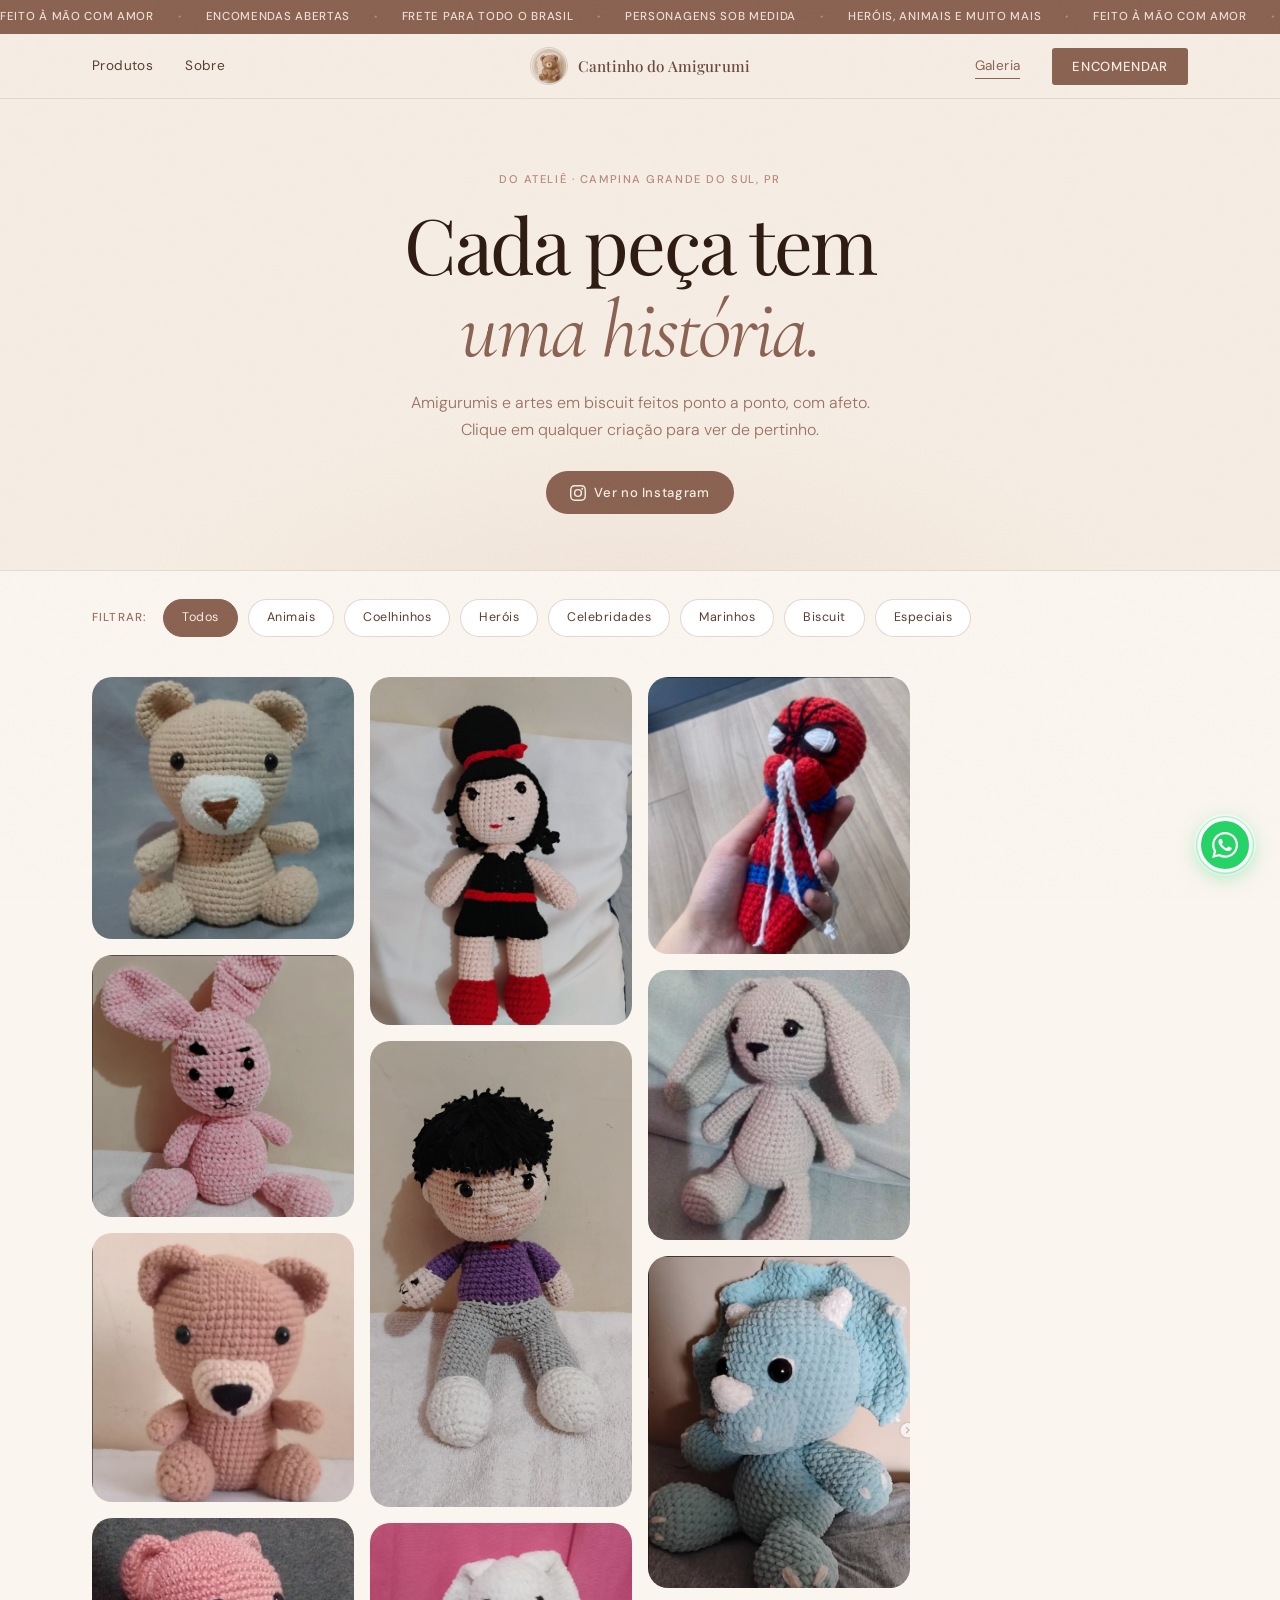
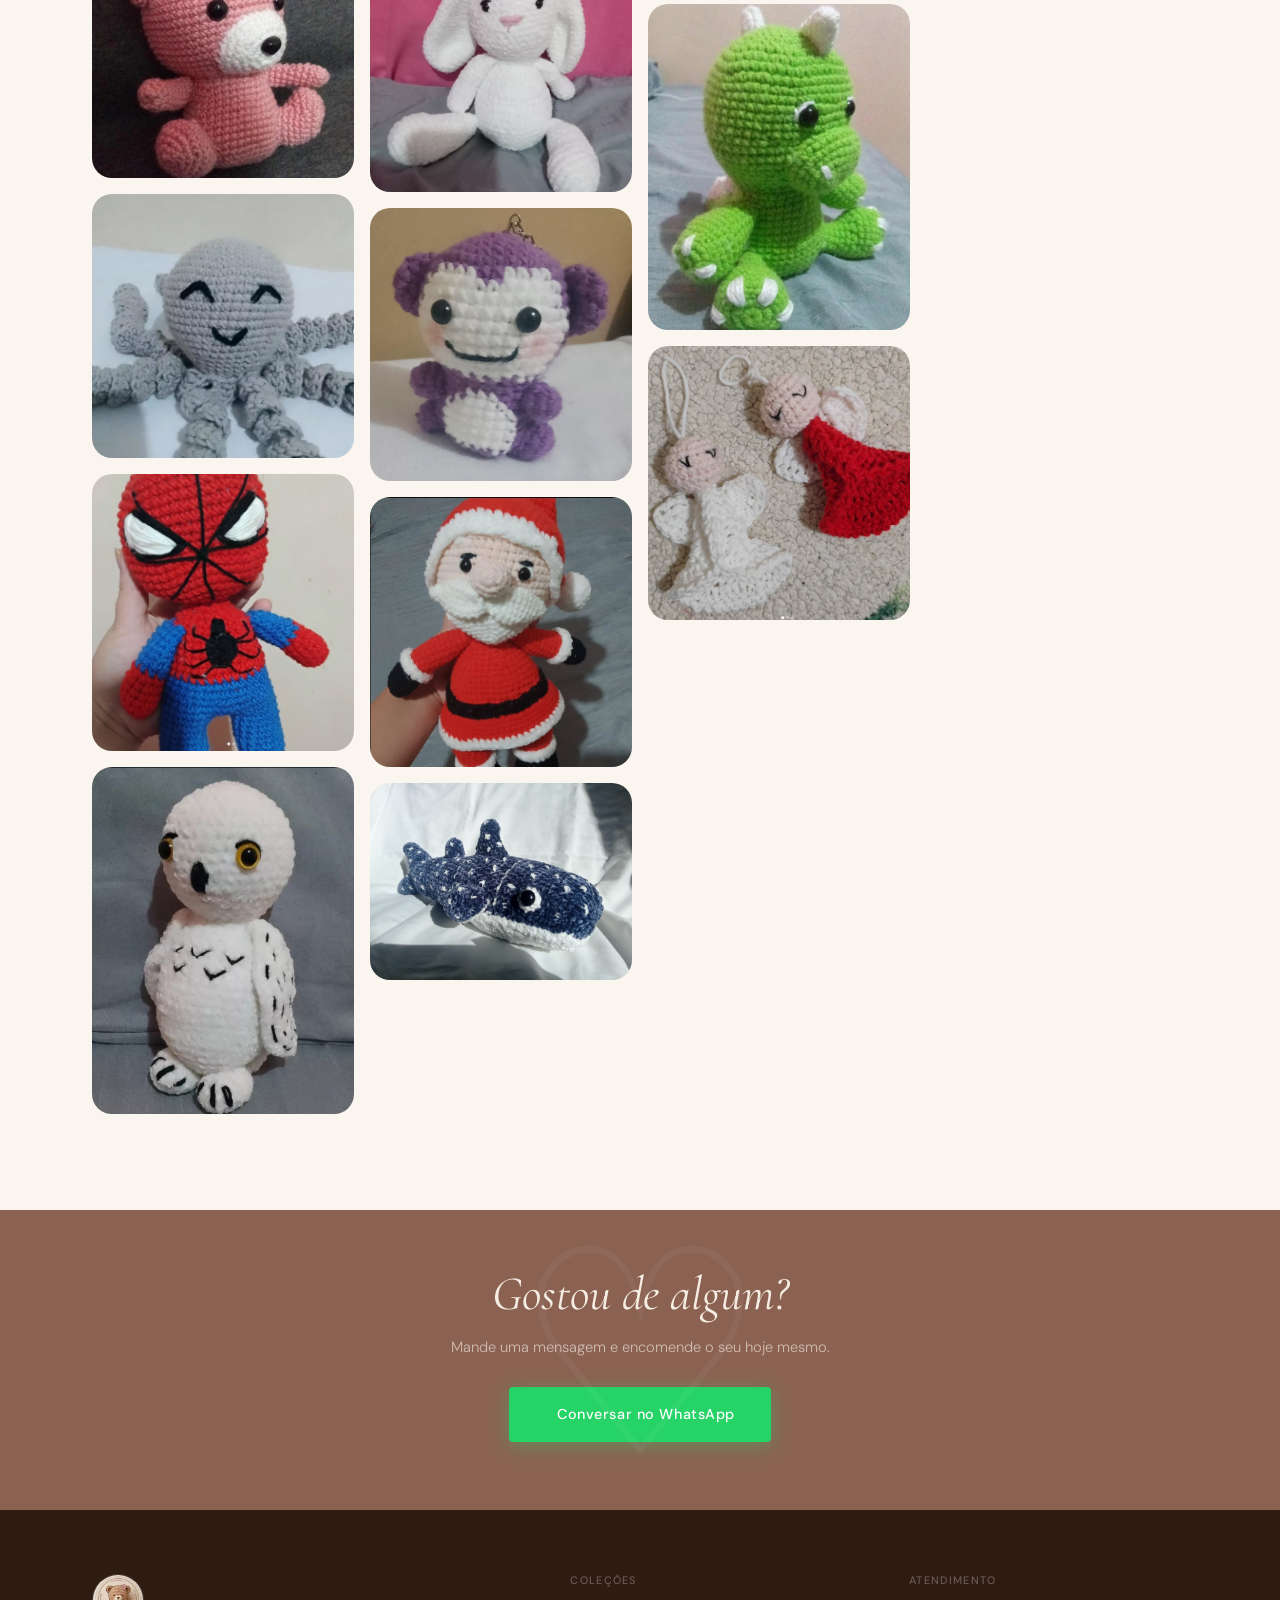
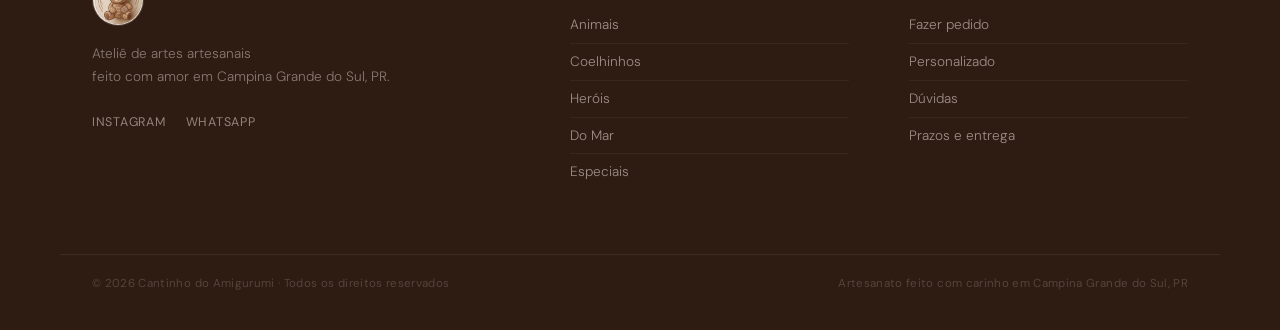
==== commit 7ae1be52: "feat: adiciona logo na aba no navegador" ====
--- a/pages/galeria.html
+++ b/pages/galeria.html
@@ -4,6 +4,7 @@
     <meta charset="UTF-8" />
     <meta name="viewport" content="width=device-width, initial-scale=1.0" />
     <title>Galeria — Cantinho do Amigurumi</title>
+    <link rel="icon" type="image/png" href="assets/icons/logo-icon.png">
     <link rel="preconnect" href="https://fonts.googleapis.com" />
     <link rel="preconnect" href="https://fonts.gstatic.com" crossorigin />
     <link href="https://fonts.googleapis.com/css2?family=Playfair+Display:ital,wght@0,400;0,500;0,700;1,400;1,500&family=DM+Sans:ital,wght@0,300;0,400;0,500;1,300&family=Caveat:wght@500;600&family=Cormorant+Garamond:ital,wght@0,400;0,500;1,400;1,500;1,600&display=swap" rel="stylesheet" />
